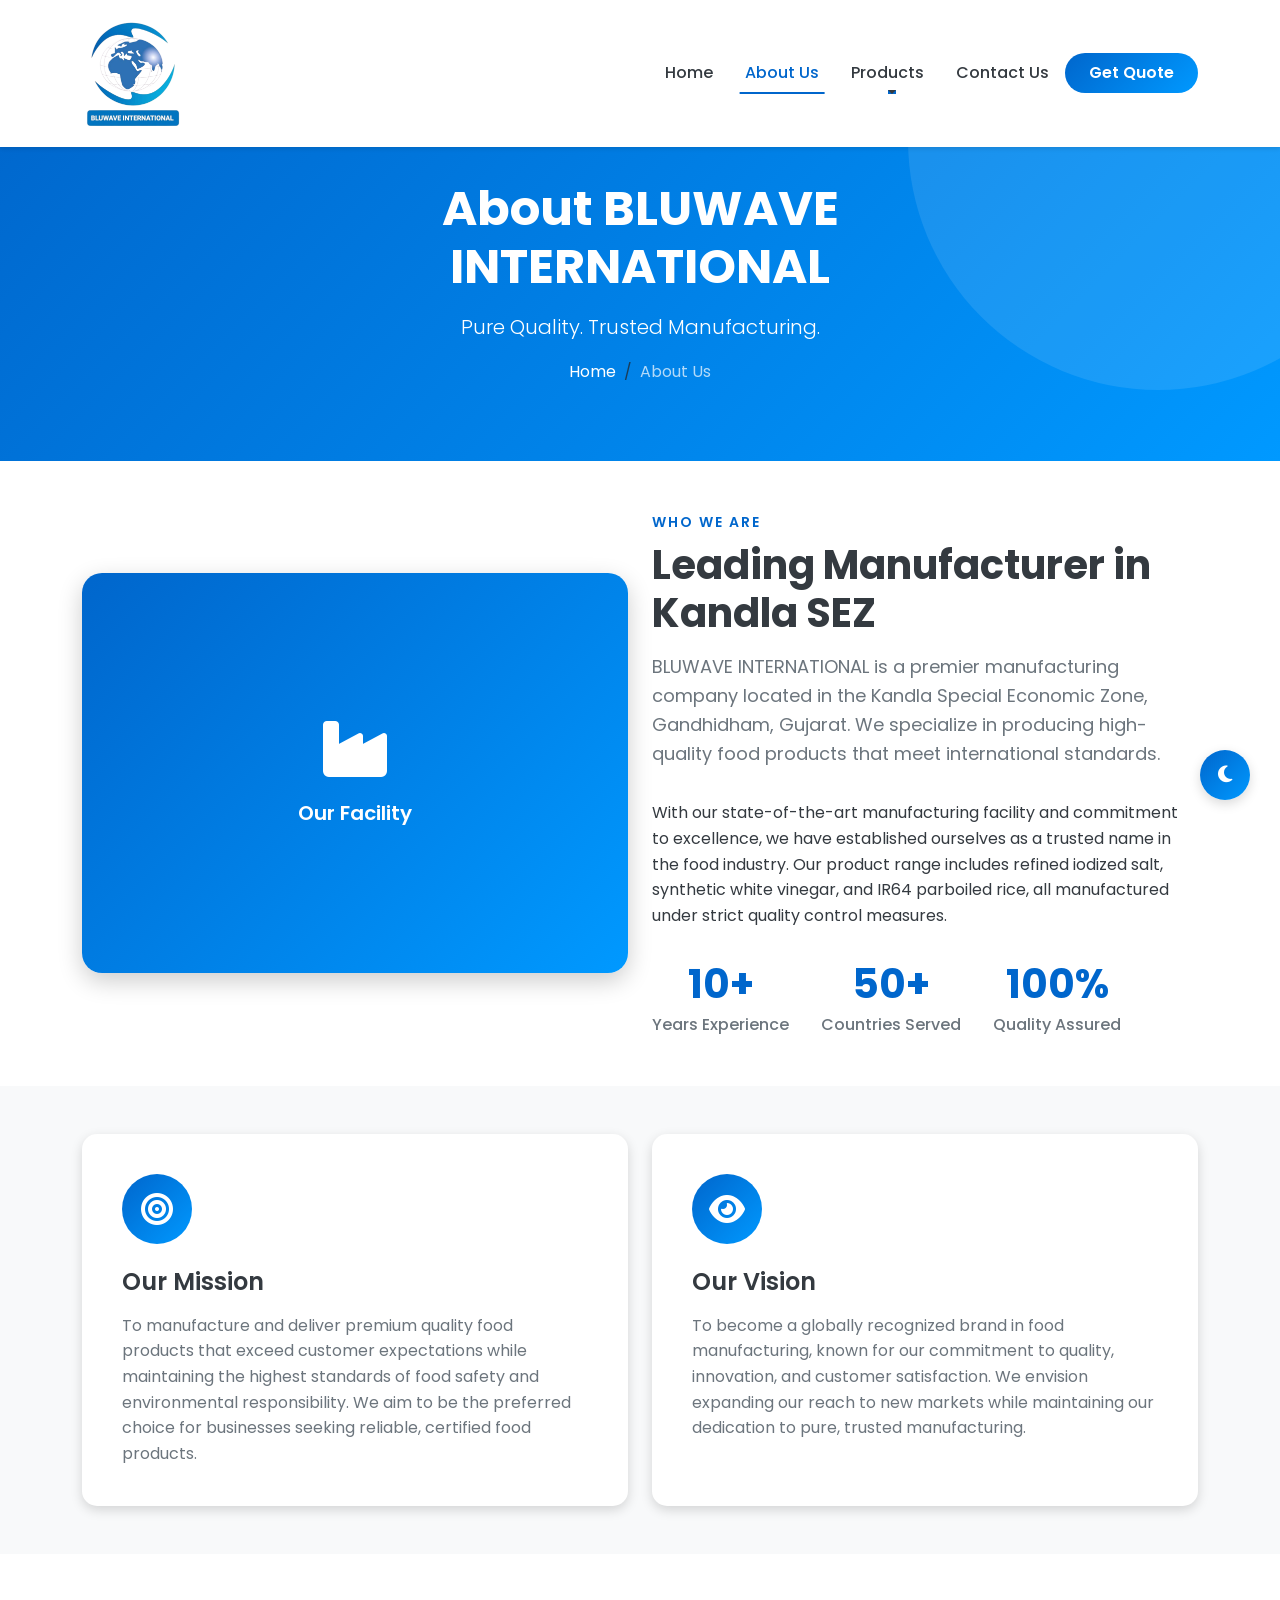
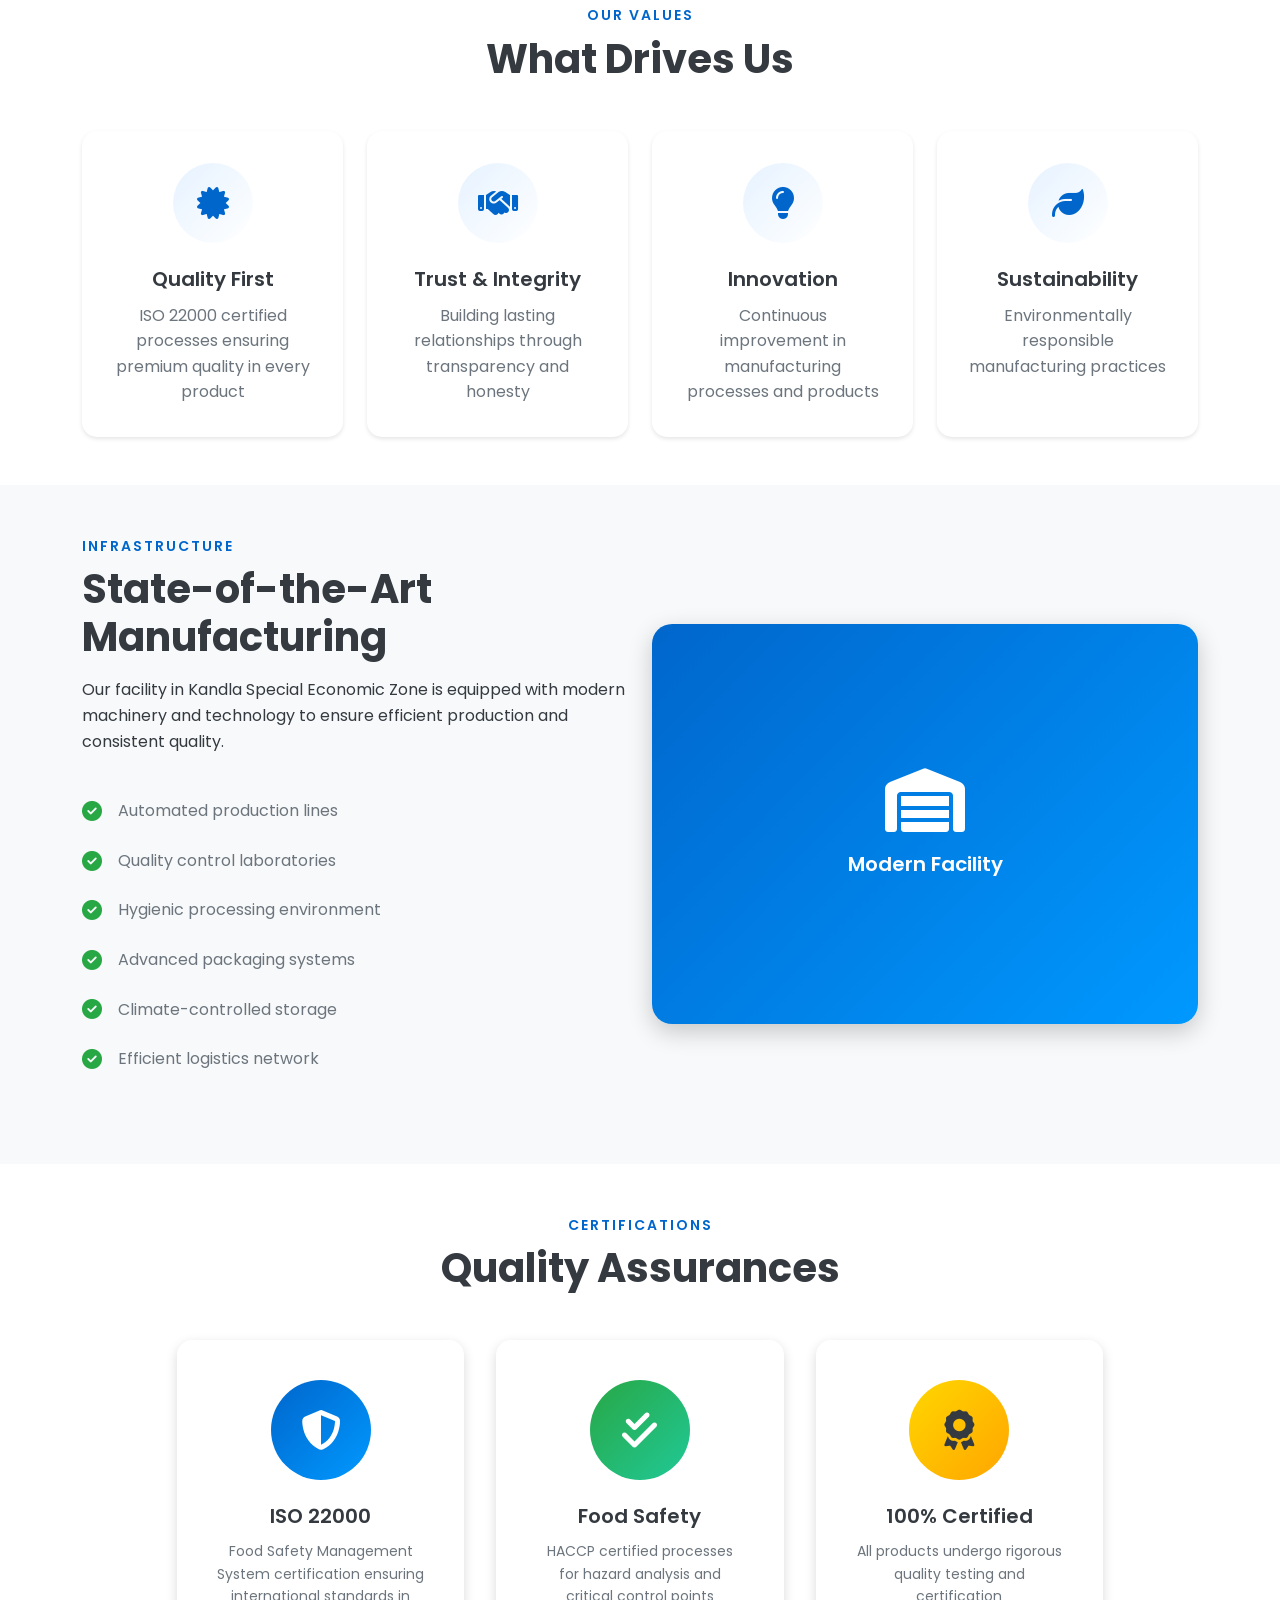
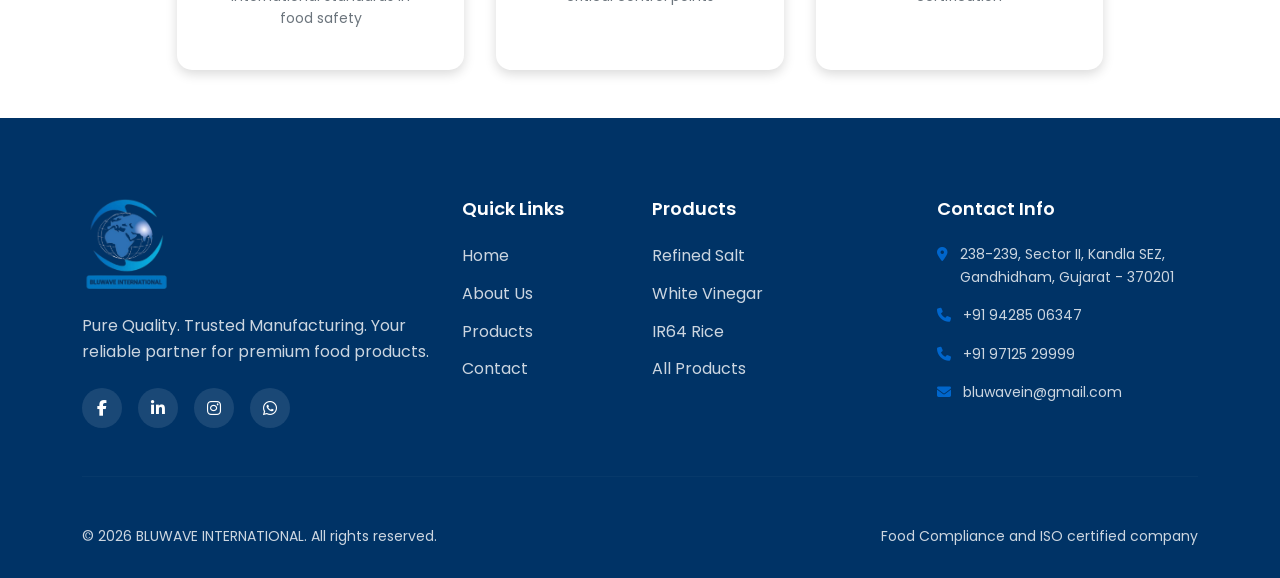
==== about.html @ 390d85d2 "Initial commit - bluwave website" ====
<!DOCTYPE html>
<html lang="en" data-theme="light">
<head>
    <meta charset="UTF-8">
    <meta name="viewport" content="width=device-width, initial-scale=1.0">
    <title>About Us - BLUWAVE INTERNATIONAL</title>
    <link href="https://cdn.jsdelivr.net/npm/bootstrap@5.3.0/dist/css/bootstrap.min.css" rel="stylesheet">
    <link href="https://fonts.googleapis.com/css2?family=Poppins:wght@300;400;500;600;700&display=swap" rel="stylesheet">
    <link rel="stylesheet" href="https://cdnjs.cloudflare.com/ajax/libs/font-awesome/6.4.0/css/all.min.css">
    <link rel="stylesheet" href="css/style.css">
</head>
<body>
    <!-- Loader -->
    <div id="loader">
        <div class="loader-content">
            <div class="loader-logo">
                <i class="fas fa-globe-americas fa-spin"></i>
            </div>
            <div class="loader-bar"></div>
            <p>Loading...</p>
        </div>
    </div>

    <!-- Theme Toggle -->
    <button id="theme-toggle" class="theme-toggle-btn" title="Toggle Theme">
        <i class="fas fa-moon"></i>
    </button>

    <!-- Navigation -->
    <nav class="navbar navbar-expand-lg fixed-top" id="mainNav">
        <div class="container">
            <a class="navbar-brand" href="index.html">
                <div class="logo-container">
                    <img width="25%" src="images/logo.png"/>
                </div>
            </a>
            
            <button class="navbar-toggler" type="button" data-bs-toggle="collapse" data-bs-target="#navbarNav">
                <span class="navbar-toggler-icon"></span>
            </button>
            
            <div class="collapse navbar-collapse" id="navbarNav">
                <ul class="navbar-nav ms-auto">
                    <li class="nav-item">
                        <a class="nav-link" href="index.html">Home</a>
                    </li>
                    <li class="nav-item">
                        <a class="nav-link active" href="about.html">About Us</a>
                    </li>
                    <li class="nav-item dropdown">
                        <a class="nav-link dropdown-toggle" href="#" role="button" data-bs-toggle="dropdown">
                            Products
                        </a>
                        <ul class="dropdown-menu">
                            <li><a class="dropdown-item" href="products.html#salt">Refined Salt</a></li>
                            <li><a class="dropdown-item" href="products.html#vinegar">White Vinegar</a></li>
                            <li><a class="dropdown-item" href="products.html#rice">IR64 Rice</a></li>
                        </ul>
                    </li>
                    <li class="nav-item">
                        <a class="nav-link" href="contact.html">Contact Us</a>
                    </li>
                </ul>
                <div class="nav-cta">
                    <a href="contact.html" class="btn btn-primary">Get Quote</a>
                </div>
            </div>
        </div>
    </nav>

    <!-- Page Header -->
    <section class="page-header">
        <div class="container">
            <div class="row">
                <div class="col-lg-8 mx-auto text-center">
                    <h1 class="animate-on-scroll">About BLUWAVE INTERNATIONAL</h1>
                    <p class="lead animate-on-scroll delay-100">Pure Quality. Trusted Manufacturing.</p>
                    <nav aria-label="breadcrumb" class="animate-on-scroll delay-200">
                        <ol class="breadcrumb justify-content-center">
                            <li class="breadcrumb-item"><a href="index.html">Home</a></li>
                            <li class="breadcrumb-item active">About Us</li>
                        </ol>
                    </nav>
                </div>
            </div>
        </div>
    </section>

    <!-- Company Overview -->
    <section class="company-overview py-5">
        <div class="container">
            <div class="row align-items-center">
                <div class="col-lg-6 mb-4 mb-lg-0 animate-on-scroll">
                    <div class="about-image-wrapper">
                        <div class="about-image-main">
                            <div class="image-placeholder gradient-bg">
                                <i class="fas fa-industry"></i>
                                <span>Our Facility</span>
                            </div>
                        </div>
                    </div>
                </div>
                <div class="col-lg-6 animate-on-scroll delay-200">
                    <span class="section-subtitle">Who We Are</span>
                    <h2 class="section-title">Leading Manufacturer in Kandla SEZ</h2>
                    <p class="lead-text">BLUWAVE INTERNATIONAL is a premier manufacturing company located in the Kandla Special Economic Zone, Gandhidham, Gujarat. We specialize in producing high-quality food products that meet international standards.</p>
                    <p>With our state-of-the-art manufacturing facility and commitment to excellence, we have established ourselves as a trusted name in the food industry. Our product range includes refined iodized salt, synthetic white vinegar, and IR64 parboiled rice, all manufactured under strict quality control measures.</p>
                    
                    <div class="about-stats-row">
                        <div class="stat-box">
                            <h3>10+</h3>
                            <p>Years Experience</p>
                        </div>
                        <div class="stat-box">
                            <h3>50+</h3>
                            <p>Countries Served</p>
                        </div>
                        <div class="stat-box">
                            <h3>100%</h3>
                            <p>Quality Assured</p>
                        </div>
                    </div>
                </div>
            </div>
        </div>
    </section>

    <!-- Mission & Vision -->
    <section class="mission-vision py-5 bg-light">
        <div class="container">
            <div class="row g-4">
                <div class="col-lg-6 animate-on-scroll">
                    <div class="mv-card">
                        <div class="mv-icon">
                            <i class="fas fa-bullseye"></i>
                        </div>
                        <h3>Our Mission</h3>
                        <p>To manufacture and deliver premium quality food products that exceed customer expectations while maintaining the highest standards of food safety and environmental responsibility. We aim to be the preferred choice for businesses seeking reliable, certified food products.</p>
                    </div>
                </div>
                <div class="col-lg-6 animate-on-scroll delay-200">
                    <div class="mv-card">
                        <div class="mv-icon">
                            <i class="fas fa-eye"></i>
                        </div>
                        <h3>Our Vision</h3>
                        <p>To become a globally recognized brand in food manufacturing, known for our commitment to quality, innovation, and customer satisfaction. We envision expanding our reach to new markets while maintaining our dedication to pure, trusted manufacturing.</p>
                    </div>
                </div>
            </div>
        </div>
    </section>

    <!-- Values Section -->
    <section class="values-section py-5">
        <div class="container">
            <div class="section-header text-center mb-5 animate-on-scroll">
                <span class="section-subtitle">Our Values</span>
                <h2 class="section-title">What Drives Us</h2>
            </div>
            
            <div class="row g-4">
                <div class="col-lg-3 col-md-6 animate-on-scroll">
                    <div class="value-card">
                        <div class="value-icon">
                            <i class="fas fa-certificate"></i>
                        </div>
                        <h4>Quality First</h4>
                        <p>ISO 22000 certified processes ensuring premium quality in every product</p>
                    </div>
                </div>
                <div class="col-lg-3 col-md-6 animate-on-scroll delay-100">
                    <div class="value-card">
                        <div class="value-icon">
                            <i class="fas fa-handshake"></i>
                        </div>
                        <h4>Trust & Integrity</h4>
                        <p>Building lasting relationships through transparency and honesty</p>
                    </div>
                </div>
                <div class="col-lg-3 col-md-6 animate-on-scroll delay-200">
                    <div class="value-card">
                        <div class="value-icon">
                            <i class="fas fa-lightbulb"></i>
                        </div>
                        <h4>Innovation</h4>
                        <p>Continuous improvement in manufacturing processes and products</p>
                    </div>
                </div>
                <div class="col-lg-3 col-md-6 animate-on-scroll delay-300">
                    <div class="value-card">
                        <div class="value-icon">
                            <i class="fas fa-leaf"></i>
                        </div>
                        <h4>Sustainability</h4>
                        <p>Environmentally responsible manufacturing practices</p>
                    </div>
                </div>
            </div>
        </div>
    </section>

    <!-- Infrastructure -->
    <section class="infrastructure py-5 bg-light">
        <div class="container">
            <div class="row align-items-center">
                <div class="col-lg-6 order-lg-2 mb-4 mb-lg-0 animate-on-scroll">
                    <div class="about-image-wrapper">
                        <div class="about-image-main">
                            <div class="image-placeholder gradient-bg">
                                <i class="fas fa-warehouse"></i>
                                <span>Modern Facility</span>
                            </div>
                        </div>
                    </div>
                </div>
                <div class="col-lg-6 order-lg-1 animate-on-scroll delay-200">
                    <span class="section-subtitle">Infrastructure</span>
                    <h2 class="section-title">State-of-the-Art Manufacturing</h2>
                    <p>Our facility in Kandla Special Economic Zone is equipped with modern machinery and technology to ensure efficient production and consistent quality.</p>
                    
                    <ul class="feature-list">
                        <li><i class="fas fa-check-circle"></i> Automated production lines</li>
                        <li><i class="fas fa-check-circle"></i> Quality control laboratories</li>
                        <li><i class="fas fa-check-circle"></i> Hygienic processing environment</li>
                        <li><i class="fas fa-check-circle"></i> Advanced packaging systems</li>
                        <li><i class="fas fa-check-circle"></i> Climate-controlled storage</li>
                        <li><i class="fas fa-check-circle"></i> Efficient logistics network</li>
                    </ul>
                </div>
            </div>
        </div>
    </section>

    <!-- Certifications -->
    <section class="certifications-detail py-5">
        <div class="container">
            <div class="section-header text-center mb-5 animate-on-scroll">
                <span class="section-subtitle">Certifications</span>
                <h2 class="section-title">Quality Assurances</h2>
            </div>
            
            <div class="row justify-content-center">
                <div class="col-lg-10">
                    <div class="certifications-grid-detailed">
                        <div class="cert-card animate-on-scroll">
                            <div class="cert-icon iso">
                                <i class="fas fa-shield-alt"></i>
                            </div>
                            <h4>ISO 22000</h4>
                            <p>Food Safety Management System certification ensuring international standards in food safety</p>
                        </div>
                        <div class="cert-card animate-on-scroll delay-100">
                            <div class="cert-icon food">
                                <i class="fas fa-check-double"></i>
                            </div>
                            <h4>Food Safety</h4>
                            <p>HACCP certified processes for hazard analysis and critical control points</p>
                        </div>
                        <div class="cert-card animate-on-scroll delay-200">
                            <div class="cert-icon quality">
                                <i class="fas fa-award"></i>
                            </div>
                            <h4>100% Certified</h4>
                            <p>All products undergo rigorous quality testing and certification</p>
                        </div>
                    </div>
                </div>
            </div>
        </div>
    </section>

    <!-- Footer (Same as index.html) -->
    <footer class="footer">
        <div class="container">
            <div class="row g-4">
                <div class="col-lg-4 col-md-6">
                    <div class="footer-brand">
                        <div class="logo-container">
                             <img width="25%" src="images/logo.png"/>
                        </div>
                        <p>Pure Quality. Trusted Manufacturing. Your reliable partner for premium food products.</p>
                        <div class="social-links">
                            <a href="#"><i class="fab fa-facebook-f"></i></a>
                            <a href="#"><i class="fab fa-linkedin-in"></i></a>
                            <a href="#"><i class="fab fa-instagram"></i></a>
                            <a href="#"><i class="fab fa-whatsapp"></i></a>
                        </div>
                    </div>
                </div>
                
                <div class="col-lg-2 col-md-6">
                    <h5>Quick Links</h5>
                    <ul class="footer-links">
                        <li><a href="index.html">Home</a></li>
                        <li><a href="about.html">About Us</a></li>
                        <li><a href="products.html">Products</a></li>
                        <li><a href="contact.html">Contact</a></li>
                    </ul>
                </div>
                
                <div class="col-lg-3 col-md-6">
                    <h5>Products</h5>
                    <ul class="footer-links">
                        <li><a href="products.html#salt">Refined Salt</a></li>
                        <li><a href="products.html#vinegar">White Vinegar</a></li>
                        <li><a href="products.html#rice">IR64 Rice</a></li>
                        <li><a href="products.html">All Products</a></li>
                    </ul>
                </div>
                
                <div class="col-lg-3 col-md-6">
                    <h5>Contact Info</h5>
                    <ul class="footer-contact">
                        <li><i class="fas fa-map-marker-alt"></i> 238-239, Sector II, Kandla SEZ, Gandhidham, Gujarat - 370201</li>
                        <li><i class="fas fa-phone"></i> +91 94285 06347</li>
                        <li><i class="fas fa-phone"></i> +91 97125 29999</li>
                        <li><i class="fas fa-envelope"></i> bluwavein@gmail.com</li>
                    </ul>
                </div>
            </div>
            
            <hr class="footer-divider">
            
            <div class="row">
                <div class="col-md-6">
                    <p class="copyright">&copy; 2026 BLUWAVE INTERNATIONAL. All rights reserved.</p>
                </div>
                <div class="col-md-6 text-md-end">
                    <p class="footer-bottom">Food Compliance and ISO certified company</p>
                </div>
            </div>
        </div>
    </footer>

    <button id="goToTop" class="go-to-top">
        <i class="fas fa-arrow-up"></i>
    </button>

    <script src="https://cdn.jsdelivr.net/npm/bootstrap@5.3.0/dist/js/bootstrap.bundle.min.js"></script>
    <script src="js/main.js"></script>
</body>
</html>
---- css/style.css ----
/* ========================================
   BLUWAVE INTERNATIONAL - Main Stylesheet
   ======================================== */

/* CSS Variables for Theme */
:root {
    --primary-blue: #0066CC;
    --light-blue: #E6F2FF;
    --dark-blue: #003366;
    --white: #FFFFFF;
    --gray-100: #F8F9FA;
    --gray-200: #E9ECEF;
    --gray-600: #6C757D;
    --gray-800: #343A40;
    --success: #28A745;
    --gradient-primary: linear-gradient(135deg, #0066CC 0%, #0099FF 100%);
    --gradient-light: linear-gradient(135deg, #E6F2FF 0%, #FFFFFF 100%);
    --shadow-sm: 0 2px 4px rgba(0,0,0,0.1);
    --shadow-md: 0 4px 12px rgba(0,0,0,0.15);
    --shadow-lg: 0 8px 24px rgba(0,0,0,0.2);
    --transition: all 0.3s ease;
}

/* Dark Theme Variables */
[data-theme="dark"] {
    --primary-blue: #4DA6FF;
    --light-blue: #1a3a52;
    --dark-blue: #001a33;
    --white: #1a1a1a;
    --gray-100: #2d2d2d;
    --gray-200: #3d3d3d;
    --gray-600: #b0b0b0;
    --gray-800: #e0e0e0;
    --shadow-sm: 0 2px 4px rgba(0,0,0,0.3);
    --shadow-md: 0 4px 12px rgba(0,0,0,0.4);
    --shadow-lg: 0 8px 24px rgba(0,0,0,0.5);
}

/* Base Styles */
* {
    margin: 0;
    padding: 0;
    box-sizing: border-box;
}

html {
    scroll-behavior: smooth;
}

body {
    font-family: 'Poppins', sans-serif;
    background-color: var(--white);
    color: var(--gray-800);
    line-height: 1.6;
    overflow-x: hidden;
    transition: var(--transition);
}

/* Loader */
#loader {
    position: fixed;
    top: 0;
    left: 0;
    width: 100%;
    height: 100%;
    background: var(--gradient-primary);
    display: flex;
    justify-content: center;
    align-items: center;
    z-index: 9999;
    transition: opacity 0.5s ease;
}

#loader.fade-out {
    opacity: 0;
    pointer-events: none;
}

.loader-content {
    text-align: center;
    color: var(--white);
}

.loader-logo {
    font-size: 4rem;
    margin-bottom: 1rem;
    animation: pulse 1.5s ease-in-out infinite;
}

.loader-bar {
    width: 200px;
    height: 4px;
    background: rgba(255,255,255,0.3);
    border-radius: 2px;
    margin: 0 auto 1rem;
    overflow: hidden;
    position: relative;
}

.loader-bar::after {
    content: '';
    position: absolute;
    top: 0;
    left: -100%;
    width: 100%;
    height: 100%;
    background: var(--white);
    animation: loading 1.5s ease-in-out infinite;
}

@keyframes loading {
    0% { left: -100%; }
    100% { left: 100%; }
}

@keyframes pulse {
    0%, 100% { transform: scale(1); opacity: 1; }
    50% { transform: scale(1.1); opacity: 0.8; }
}

/* Theme Toggle Button */
.theme-toggle-btn {
    position: fixed;
    bottom: 100px;
    right: 30px;
    width: 50px;
    height: 50px;
    border-radius: 50%;
    background: var(--gradient-primary);
    border: none;
    color: var(--white);
    font-size: 1.2rem;
    cursor: pointer;
    box-shadow: var(--shadow-md);
    z-index: 1000;
    transition: var(--transition);
    display: flex;
    align-items: center;
    justify-content: center;
}

.theme-toggle-btn:hover {
    transform: scale(1.1) rotate(15deg);
    box-shadow: var(--shadow-lg);
}

/* Navigation */
.navbar {
    background: var(--white);
    box-shadow: var(--shadow-sm);
    padding: 1rem 0;
    transition: var(--transition);
}

.navbar.scrolled {
    padding: 0.5rem 0;
    box-shadow: var(--shadow-md);
}

.logo-container {
    display: flex;
    align-items: center;
    gap: 0.75rem;
}

.logo-icon {
    width: 50px;
    height: 50px;
    background: var(--gradient-primary);
    border-radius: 50%;
    display: flex;
    align-items: center;
    justify-content: center;
    color: var(--white);
    font-size: 1.5rem;
}

.logo-text {
    display: flex;
    flex-direction: column;
}

.brand-name {
    font-size: 1.5rem;
    font-weight: 700;
    color: var(--primary-blue);
    line-height: 1;
}

.brand-sub {
    font-size: 0.75rem;
    color: var(--gray-600);
    letter-spacing: 2px;
}

.nav-link {
    color: var(--gray-800) !important;
    font-weight: 500;
    padding: 0.5rem 1rem !important;
    position: relative;
    transition: var(--transition);
}

.nav-link::after {
    content: '';
    position: absolute;
    bottom: 0;
    left: 50%;
    width: 0;
    height: 2px;
    background: var(--primary-blue);
    transition: var(--transition);
    transform: translateX(-50%);
}

.nav-link:hover::after,
.nav-link.active::after {
    width: 80%;
}

.nav-link.active {
    color: var(--primary-blue) !important;
}

.nav-cta .btn {
    background: var(--gradient-primary);
    border: none;
    padding: 0.5rem 1.5rem;
    border-radius: 25px;
    font-weight: 600;
    transition: var(--transition);
}

.nav-cta .btn:hover {
    transform: translateY(-2px);
    box-shadow: var(--shadow-md);
}

/* Hero Slider */
.hero-slider {
    margin-top: 80px;
    position: relative;
    overflow: hidden;
}

.carousel-item {
    min-height: 600px;
    background: var(--gradient-light);
    position: relative;
}

.slide-content {
    padding: 100px 0;
    min-height: 600px;
    display: flex;
    align-items: center;
}

.slide-2 {
    background: linear-gradient(135deg, var(--dark-blue) 0%, var(--primary-blue) 100%);
    color: var(--white);
}

.slide-3 {
    background: var(--gradient-primary);
    color: var(--white);
}

.slide-text h1 {
    font-size: 3rem;
    margin-bottom: 1.5rem;
    line-height: 1.2;
}

.slide-text .lead {
    font-size: 1.25rem;
    margin-bottom: 2rem;
    opacity: 0.9;
}

.slide-buttons .btn {
    margin-right: 1rem;
    margin-bottom: 1rem;
    padding: 0.75rem 2rem;
    border-radius: 30px;
    font-weight: 600;
}

.hero-image-container {
    position: relative;
    height: 400px;
}

.floating-elements {
    position: absolute;
    width: 100%;
    height: 100%;
}

.float-item {
    position: absolute;
    background: var(--white);
    padding: 1.5rem;
    border-radius: 15px;
    box-shadow: var(--shadow-lg);
    text-align: center;
    animation: float 3s ease-in-out infinite;
}

.float-item i {
    font-size: 2.5rem;
    color: var(--primary-blue);
    display: block;
    margin-bottom: 0.5rem;
}

.float-item span {
    font-weight: 600;
    color: var(--gray-800);
}

.float-item.salt-package {
    top: 10%;
    left: 10%;
    animation-delay: 0s;
}

.float-item.vinegar-bottle {
    top: 40%;
    right: 10%;
    animation-delay: 1s;
}

.float-item.rice-bag {
    bottom: 10%;
    left: 20%;
    animation-delay: 2s;
}

@keyframes float {
    0%, 100% { transform: translateY(0); }
    50% { transform: translateY(-20px); }
}

.certification-badges .badge {
    padding: 0.75rem 1.5rem;
    margin: 0.5rem;
    font-size: 1rem;
    border-radius: 25px;
}

/* Page Header */
.page-header {
    margin-top: 80px;
    background: var(--gradient-primary);
    color: var(--white);
    padding: 100px 0 60px;
    position: relative;
    overflow: hidden;
}

.page-header::before {
    content: '';
    position: absolute;
    top: -50%;
    right: -10%;
    width: 500px;
    height: 500px;
    background: rgba(255,255,255,0.1);
    border-radius: 50%;
}

.page-header h1 {
    font-size: 3rem;
    font-weight: 700;
    margin-bottom: 1rem;
}

.breadcrumb {
    background: transparent;
    padding: 0;
}

.breadcrumb-item a {
    color: var(--white);
    text-decoration: none;
}

.breadcrumb-item.active {
    color: rgba(255,255,255,0.7);
}

/* Section Headers */
.section-header {
    margin-bottom: 3rem;
}

.section-subtitle {
    display: inline-block;
    color: var(--primary-blue);
    font-weight: 600;
    text-transform: uppercase;
    letter-spacing: 2px;
    font-size: 0.875rem;
    margin-bottom: 0.5rem;
}

.section-title {
    font-size: 2.5rem;
    font-weight: 700;
    color: var(--gray-800);
    margin-bottom: 1rem;
}

.section-desc {
    color: var(--gray-600);
    font-size: 1.125rem;
    max-width: 600px;
    margin: 0 auto;
}

/* About Section */
.about-section {
    padding: 100px 0;
}

.about-image-wrapper {
    position: relative;
}

.about-image-main {
    border-radius: 20px;
    overflow: hidden;
    box-shadow: var(--shadow-lg);
}

.image-placeholder {
    background: var(--gradient-primary);
    height: 400px;
    display: flex;
    flex-direction: column;
    align-items: center;
    justify-content: center;
    color: var(--white);
    font-size: 4rem;
}

.image-placeholder span {
    font-size: 1.25rem;
    margin-top: 1rem;
    font-weight: 600;
}

.about-image-secondary {
    position: absolute;
    bottom: -30px;
    right: -30px;
}

.experience-badge {
    background: var(--white);
    padding: 2rem;
    border-radius: 15px;
    box-shadow: var(--shadow-lg);
    text-align: center;
}

.experience-badge .years {
    display: block;
    font-size: 3rem;
    font-weight: 700;
    color: var(--primary-blue);
}

.experience-badge .text {
    color: var(--gray-600);
    font-weight: 500;
}

.lead-text {
    font-size: 1.125rem;
    color: var(--gray-600);
    margin-bottom: 2rem;
}

.about-features {
    margin: 2rem 0;
}

.feature-item {
    display: flex;
    align-items: flex-start;
    margin-bottom: 1.5rem;
    padding: 1rem;
    background: var(--gray-100);
    border-radius: 10px;
    transition: var(--transition);
}

.feature-item:hover {
    transform: translateX(10px);
    box-shadow: var(--shadow-sm);
}

.feature-icon {
    width: 50px;
    height: 50px;
    background: var(--gradient-primary);
    border-radius: 10px;
    display: flex;
    align-items: center;
    justify-content: center;
    color: var(--white);
    font-size: 1.25rem;
    margin-right: 1rem;
    flex-shrink: 0;
}

.feature-content h5 {
    font-weight: 600;
    margin-bottom: 0.25rem;
    color: var(--gray-800);
}

.feature-content p {
    color: var(--gray-600);
    margin: 0;
    font-size: 0.875rem;
}

/* Product Cards */
.products-section {
    padding: 100px 0;
}

.product-card {
    background: var(--white);
    border-radius: 15px;
    overflow: hidden;
    box-shadow: var(--shadow-sm);
    transition: var(--transition);
    height: 100%;
}

.product-card:hover {
    transform: translateY(-10px);
    box-shadow: var(--shadow-lg);
}

.product-image {
    position: relative;
    height: 250px;
    background: var(--gray-100);
    display: flex;
    align-items: center;
    justify-content: center;
    overflow: hidden;
}

.image-placeholder-large {
    width: 150px;
    height: 150px;
    background: var(--gradient-primary);
    border-radius: 50%;
    display: flex;
    align-items: center;
    justify-content: center;
    color: var(--white);
    font-size: 3rem;
    transition: var(--transition);
}

.product-card:hover .image-placeholder-large {
    transform: scale(1.1);
}

.product-badge {
    position: absolute;
    top: 15px;
    right: 15px;
    background: var(--success);
    color: var(--white);
    padding: 0.25rem 0.75rem;
    border-radius: 20px;
    font-size: 0.75rem;
    font-weight: 600;
}

.product-badge.new {
    background: var(--primary-blue);
}

.product-content {
    padding: 1.5rem;
}

.product-content h4 {
    font-size: 1.25rem;
    font-weight: 600;
    margin-bottom: 0.75rem;
    color: var(--gray-800);
}

.product-content p {
    color: var(--gray-600);
    font-size: 0.875rem;
    margin-bottom: 1rem;
}

.product-meta {
    display: flex;
    gap: 1rem;
    margin-bottom: 1rem;
    font-size: 0.875rem;
    color: var(--gray-600);
}

.product-meta i {
    color: var(--primary-blue);
    margin-right: 0.25rem;
}

/* Stats Section */
.stats-section {
    padding: 80px 0;
    background: var(--gradient-primary);
    color: var(--white);
}

.stat-card {
    text-align: center;
    padding: 2rem;
    background: rgba(255,255,255,0.1);
    border-radius: 15px;
    backdrop-filter: blur(10px);
    transition: var(--transition);
}

.stat-card:hover {
    transform: translateY(-5px);
    background: rgba(255,255,255,0.2);
}

.stat-icon {
    font-size: 2.5rem;
    margin-bottom: 1rem;
    opacity: 0.9;
}

.stat-number {
    font-size: 3rem;
    font-weight: 700;
    margin-bottom: 0.5rem;
}

.stat-label {
    font-size: 1rem;
    opacity: 0.9;
}

/* Certifications */
.certifications-section {
    padding: 80px 0;
}

.certifications-grid {
    display: flex;
    justify-content: center;
    gap: 3rem;
    flex-wrap: wrap;
}

.cert-item {
    text-align: center;
}

.cert-badge {
    width: 120px;
    height: 120px;
    border-radius: 50%;
    display: flex;
    flex-direction: column;
    align-items: center;
    justify-content: center;
    margin: 0 auto 1rem;
    color: var(--white);
    font-weight: 600;
    transition: var(--transition);
}

.cert-badge i {
    font-size: 2.5rem;
    margin-bottom: 0.5rem;
}

.cert-badge.iso {
    background: var(--gradient-primary);
}

.cert-badge.food-safety {
    background: linear-gradient(135deg, var(--success) 0%, #20c997 100%);
}

.cert-badge.quality {
    background: linear-gradient(135deg, #FFD700 0%, #FFA500 100%);
    color: var(--gray-800);
}

.cert-item:hover .cert-badge {
    transform: scale(1.1);
}

/* CTA Section */
.cta-section {
    padding: 80px 0;
}

.cta-box {
    background: var(--gradient-primary);
    color: var(--white);
    padding: 3rem;
    border-radius: 20px;
    box-shadow: var(--shadow-lg);
}

.cta-box h2 {
    font-size: 2.5rem;
    margin-bottom: 1rem;
}

.cta-box p {
    font-size: 1.125rem;
    opacity: 0.9;
    margin: 0;
}

/* Footer */
.footer {
    background: var(--dark-blue);
    color: var(--white);
    padding: 80px 0 30px;
}

.footer-brand .logo-container .brand-name,
.footer-brand .logo-container .brand-sub {
    color: var(--white);
}

.footer-brand p {
    margin: 1.5rem 0;
    opacity: 0.8;
}

.social-links {
    display: flex;
    gap: 1rem;
}

.social-links a {
    width: 40px;
    height: 40px;
    background: rgba(255,255,255,0.1);
    border-radius: 50%;
    display: flex;
    align-items: center;
    justify-content: center;
    color: var(--white);
    text-decoration: none;
    transition: var(--transition);
}

.social-links a:hover {
    background: var(--primary-blue);
    transform: translateY(-3px);
}

.footer h5 {
    font-size: 1.125rem;
    font-weight: 600;
    margin-bottom: 1.5rem;
    color: var(--white);
}

.footer-links {
    list-style: none;
    padding: 0;
}

.footer-links li {
    margin-bottom: 0.75rem;
}

.footer-links a {
    color: rgba(255,255,255,0.8);
    text-decoration: none;
    transition: var(--transition);
}

.footer-links a:hover {
    color: var(--white);
    padding-left: 5px;
}

.footer-contact {
    list-style: none;
    padding: 0;
}

.footer-contact li {
    margin-bottom: 1rem;
    display: flex;
    align-items: flex-start;
    gap: 0.75rem;
    color: rgba(255,255,255,0.8);
    font-size: 0.875rem;
}

.footer-contact i {
    color: var(--primary-blue);
    margin-top: 0.25rem;
}

.footer-divider {
    border-color: rgba(255,255,255,0.1);
    margin: 3rem 0;
}

.copyright {
    margin: 0;
    font-size: 0.875rem;
    opacity: 0.8;
}

.footer-bottom {
    margin: 0;
    font-size: 0.875rem;
    opacity: 0.8;
}

/* Go to Top Button */
.go-to-top {
    position: fixed;
    bottom: 30px;
    right: 30px;
    width: 50px;
    height: 50px;
    background: var(--gradient-primary);
    border: none;
    border-radius: 50%;
    color: var(--white);
    font-size: 1.2rem;
    cursor: pointer;
    opacity: 0;
    visibility: hidden;
    transition: var(--transition);
    z-index: 999;
    box-shadow: var(--shadow-md);
}

.go-to-top.visible {
    opacity: 1;
    visibility: visible;
}

.go-to-top:hover {
    transform: translateY(-5px);
    box-shadow: var(--shadow-lg);
}

/* Scroll Animations */
.animate-on-scroll {
    opacity: 0;
    transform: translateY(30px);
    transition: opacity 0.6s ease, transform 0.6s ease;
}

.animate-on-scroll.animated {
    opacity: 1;
    transform: translateY(0);
}

.delay-100 { transition-delay: 0.1s; }
.delay-200 { transition-delay: 0.2s; }
.delay-300 { transition-delay: 0.3s; }

/* Product Detail Cards */
.product-detail-card {
    background: var(--white);
    border-radius: 15px;
    overflow: hidden;
    box-shadow: var(--shadow-sm);
    transition: var(--transition);
    height: 100%;
}

.product-detail-card:hover {
    transform: translateY(-5px);
    box-shadow: var(--shadow-lg);
}

.product-info {
    padding: 1.5rem;
}

.product-info h4 {
    font-size: 1.25rem;
    font-weight: 600;
    margin-bottom: 0.5rem;
    color: var(--gray-800);
}

.product-specs {
    list-style: none;
    padding: 0;
    margin: 1rem 0;
}

.product-specs li {
    padding: 0.5rem 0;
    color: var(--gray-600);
    font-size: 0.875rem;
    border-bottom: 1px solid var(--gray-200);
}

.product-specs li:last-child {
    border-bottom: none;
}

.product-specs i {
    color: var(--primary-blue);
    margin-right: 0.5rem;
    width: 20px;
}

.product-tag {
    position: absolute;
    top: 15px;
    left: 15px;
    background: var(--primary-blue);
    color: var(--white);
    padding: 0.25rem 0.75rem;
    border-radius: 20px;
    font-size: 0.75rem;
    font-weight: 600;
}

/* Filter Tabs */
.filter-tabs {
    display: flex;
    justify-content: center;
    gap: 1rem;
    flex-wrap: wrap;
}

.filter-btn {
    padding: 0.75rem 2rem;
    border: 2px solid var(--primary-blue);
    background: transparent;
    color: var(--primary-blue);
    border-radius: 30px;
    font-weight: 600;
    cursor: pointer;
    transition: var(--transition);
}

.filter-btn:hover,
.filter-btn.active {
    background: var(--gradient-primary);
    color: var(--white);
}

/* Contact Section */
.contact-section {
    padding: 100px 0;
}

.contact-info-card {
    background: var(--white);
    padding: 2rem;
    border-radius: 15px;
    box-shadow: var(--shadow-sm);
    margin-bottom: 1.5rem;
    transition: var(--transition);
}

.contact-info-card:hover {
    transform: translateX(10px);
    box-shadow: var(--shadow-md);
}

.contact-icon {
    width: 60px;
    height: 60px;
    background: var(--gradient-primary);
    border-radius: 50%;
    display: flex;
    align-items: center;
    justify-content: center;
    color: var(--white);
    font-size: 1.5rem;
    margin-bottom: 1rem;
}

.contact-info-card h4 {
    font-size: 1.125rem;
    font-weight: 600;
    margin-bottom: 0.5rem;
    color: var(--gray-800);
}

.contact-info-card p {
    color: var(--gray-600);
    margin: 0;
    font-size: 0.875rem;
}

.contact-form-wrapper {
    background: var(--white);
    padding: 2.5rem;
    border-radius: 15px;
    box-shadow: var(--shadow-md);
}

.contact-form-wrapper h3 {
    font-size: 1.75rem;
    font-weight: 700;
    margin-bottom: 0.5rem;
    color: var(--gray-800);
}

.contact-form-wrapper > p {
    color: var(--gray-600);
    margin-bottom: 2rem;
}

.form-group {
    margin-bottom: 1.5rem;
}

.form-group label {
    display: block;
    font-weight: 500;
    margin-bottom: 0.5rem;
    color: var(--gray-800);
}

.required {
    color: #dc3545;
}

.form-control,
.form-select {
    padding: 0.75rem 1rem;
    border: 2px solid var(--gray-200);
    border-radius: 10px;
    transition: var(--transition);
}

.form-control:focus,
.form-select:focus {
    border-color: var(--primary-blue);
    box-shadow: 0 0 0 0.2rem rgba(0,102,204,0.25);
}

/* Map Section */
.map-section {
    background: var(--gray-100);
}

.map-wrapper {
    height: 400px;
    background: var(--gray-200);
    display: flex;
    align-items: center;
    justify-content: center;
}

.map-placeholder {
    text-align: center;
    color: var(--gray-600);
}

.map-placeholder i {
    font-size: 4rem;
    margin-bottom: 1rem;
    color: var(--primary-blue);
}

/* Mission & Vision Cards */
.mv-card {
    background: var(--white);
    padding: 2.5rem;
    border-radius: 15px;
    box-shadow: var(--shadow-md);
    height: 100%;
    transition: var(--transition);
}

.mv-card:hover {
    transform: translateY(-5px);
    box-shadow: var(--shadow-lg);
}

.mv-icon {
    width: 70px;
    height: 70px;
    background: var(--gradient-primary);
    border-radius: 50%;
    display: flex;
    align-items: center;
    justify-content: center;
    color: var(--white);
    font-size: 2rem;
    margin-bottom: 1.5rem;
}

.mv-card h3 {
    font-size: 1.5rem;
    font-weight: 600;
    margin-bottom: 1rem;
    color: var(--gray-800);
}

.mv-card p {
    color: var(--gray-600);
    margin: 0;
}

/* Values Section */
.value-card {
    background: var(--white);
    padding: 2rem;
    border-radius: 15px;
    box-shadow: var(--shadow-sm);
    text-align: center;
    transition: var(--transition);
    height: 100%;
}

.value-card:hover {
    transform: translateY(-10px);
    box-shadow: var(--shadow-lg);
}

.value-icon {
    width: 80px;
    height: 80px;
    background: var(--gradient-light);
    border-radius: 50%;
    display: flex;
    align-items: center;
    justify-content: center;
    margin: 0 auto 1.5rem;
    color: var(--primary-blue);
    font-size: 2rem;
}

.value-card h4 {
    font-size: 1.25rem;
    font-weight: 600;
    margin-bottom: 0.75rem;
    color: var(--gray-800);
}

.value-card p {
    color: var(--gray-600);
    margin: 0;
}

/* Feature List */
.feature-list {
    list-style: none;
    padding: 0;
    margin: 2rem 0;
}

.feature-list li {
    padding: 0.75rem 0;
    color: var(--gray-600);
    display: flex;
    align-items: center;
    gap: 1rem;
}

.feature-list i {
    color: var(--success);
    font-size: 1.25rem;
}

/* About Stats Row */
.about-stats-row {
    display: flex;
    gap: 2rem;
    margin-top: 2rem;
    flex-wrap: wrap;
}

.stat-box {
    text-align: center;
}

.stat-box h3 {
    font-size: 2.5rem;
    font-weight: 700;
    color: var(--primary-blue);
    margin-bottom: 0.25rem;
}

.stat-box p {
    color: var(--gray-600);
    margin: 0;
    font-weight: 500;
}

/* Certifications Grid Detailed */
.certifications-grid-detailed {
    display: grid;
    grid-template-columns: repeat(auto-fit, minmax(250px, 1fr));
    gap: 2rem;
}

.cert-card {
    background: var(--white);
    padding: 2.5rem;
    border-radius: 15px;
    box-shadow: var(--shadow-md);
    text-align: center;
    transition: var(--transition);
}

.cert-card:hover {
    transform: translateY(-5px);
    box-shadow: var(--shadow-lg);
}

.cert-icon {
    width: 100px;
    height: 100px;
    border-radius: 50%;
    display: flex;
    align-items: center;
    justify-content: center;
    margin: 0 auto 1.5rem;
    color: var(--white);
    font-size: 2.5rem;
}

.cert-icon.iso {
    background: var(--gradient-primary);
}

.cert-icon.food {
    background: linear-gradient(135deg, var(--success) 0%, #20c997 100%);
}

.cert-icon.quality {
    background: linear-gradient(135deg, #FFD700 0%, #FFA500 100%);
    color: var(--gray-800);
}

.cert-card h4 {
    font-size: 1.25rem;
    font-weight: 600;
    margin-bottom: 0.75rem;
    color: var(--gray-800);
}

.cert-card p {
    color: var(--gray-600);
    margin: 0;
    font-size: 0.875rem;
}

/* Advantages */
.advantage-card {
    padding: 2rem;
    background: var(--white);
    border-radius: 15px;
    box-shadow: var(--shadow-sm);
    transition: var(--transition);
}

.advantage-card:hover {
    transform: translateY(-5px);
    box-shadow: var(--shadow-md);
}

.advantage-icon {
    width: 80px;
    height: 80px;
    background: var(--gradient-primary);
    border-radius: 50%;
    display: flex;
    align-items: center;
    justify-content: center;
    margin: 0 auto 1.5rem;
    color: var(--white);
    font-size: 2rem;
}

.advantage-card h4 {
    font-size: 1.25rem;
    font-weight: 600;
    margin-bottom: 0.5rem;
    color: var(--gray-800);
}

.advantage-card p {
    color: var(--gray-600);
    margin: 0;
}

/* Responsive Design */
@media (max-width: 991px) {
    .navbar-collapse {
        background: var(--white);
        padding: 1rem;
        border-radius: 10px;
        margin-top: 1rem;
        box-shadow: var(--shadow-md);
    }
    
    .nav-cta {
        margin-top: 1rem;
        text-align: center;
    }
    
    .slide-text h1 {
        font-size: 2rem;
    }
    
    .carousel-item {
        min-height: 500px;
    }
    
    .slide-content {
        padding: 60px 0;
        min-height: 500px;
    }
    
    .hero-image-container {
        display: none;
    }
    
    .section-title {
        font-size: 2rem;
    }
    
    .certifications-grid {
        gap: 2rem;
    }
}

@media (max-width: 767px) {
    .page-header {
        padding: 80px 0 40px;
    }
    
    .page-header h1 {
        font-size: 2rem;
    }
    
    .section-title {
        font-size: 1.75rem;
    }
    
    .about-stats-row {
        justify-content: center;
    }
    
    .stat-box {
        flex: 1 1 45%;
    }
    
    .filter-tabs {
        flex-direction: column;
        align-items: center;
    }
    
    .filter-btn {
        width: 100%;
        max-width: 300px;
    }
    
    .contact-form-wrapper {
        padding: 1.5rem;
    }
    
    .theme-toggle-btn {
        bottom: 90px;
        right: 20px;
        width: 45px;
        height: 45px;
    }
    
    .go-to-top {
        bottom: 20px;
        right: 20px;
        width: 45px;
        height: 45px;
    }
}

@media (max-width: 575px) {
    .logo-text .brand-name {
        font-size: 1.25rem;
    }
    
    .slide-text h1 {
        font-size: 1.75rem;
    }
    
    .cta-box {
        padding: 2rem 1.5rem;
        text-align: center;
    }
    
    .cta-box h2 {
        font-size: 1.75rem;
    }
    
    .footer {
        padding: 60px 0 20px;
    }
}

/* Print Styles */
@media print {
    .navbar,
    .theme-toggle-btn,
    .go-to-top,
    #loader {
        display: none !important;
    }
    
    body {
        background: white;
        color: black;
    }
}
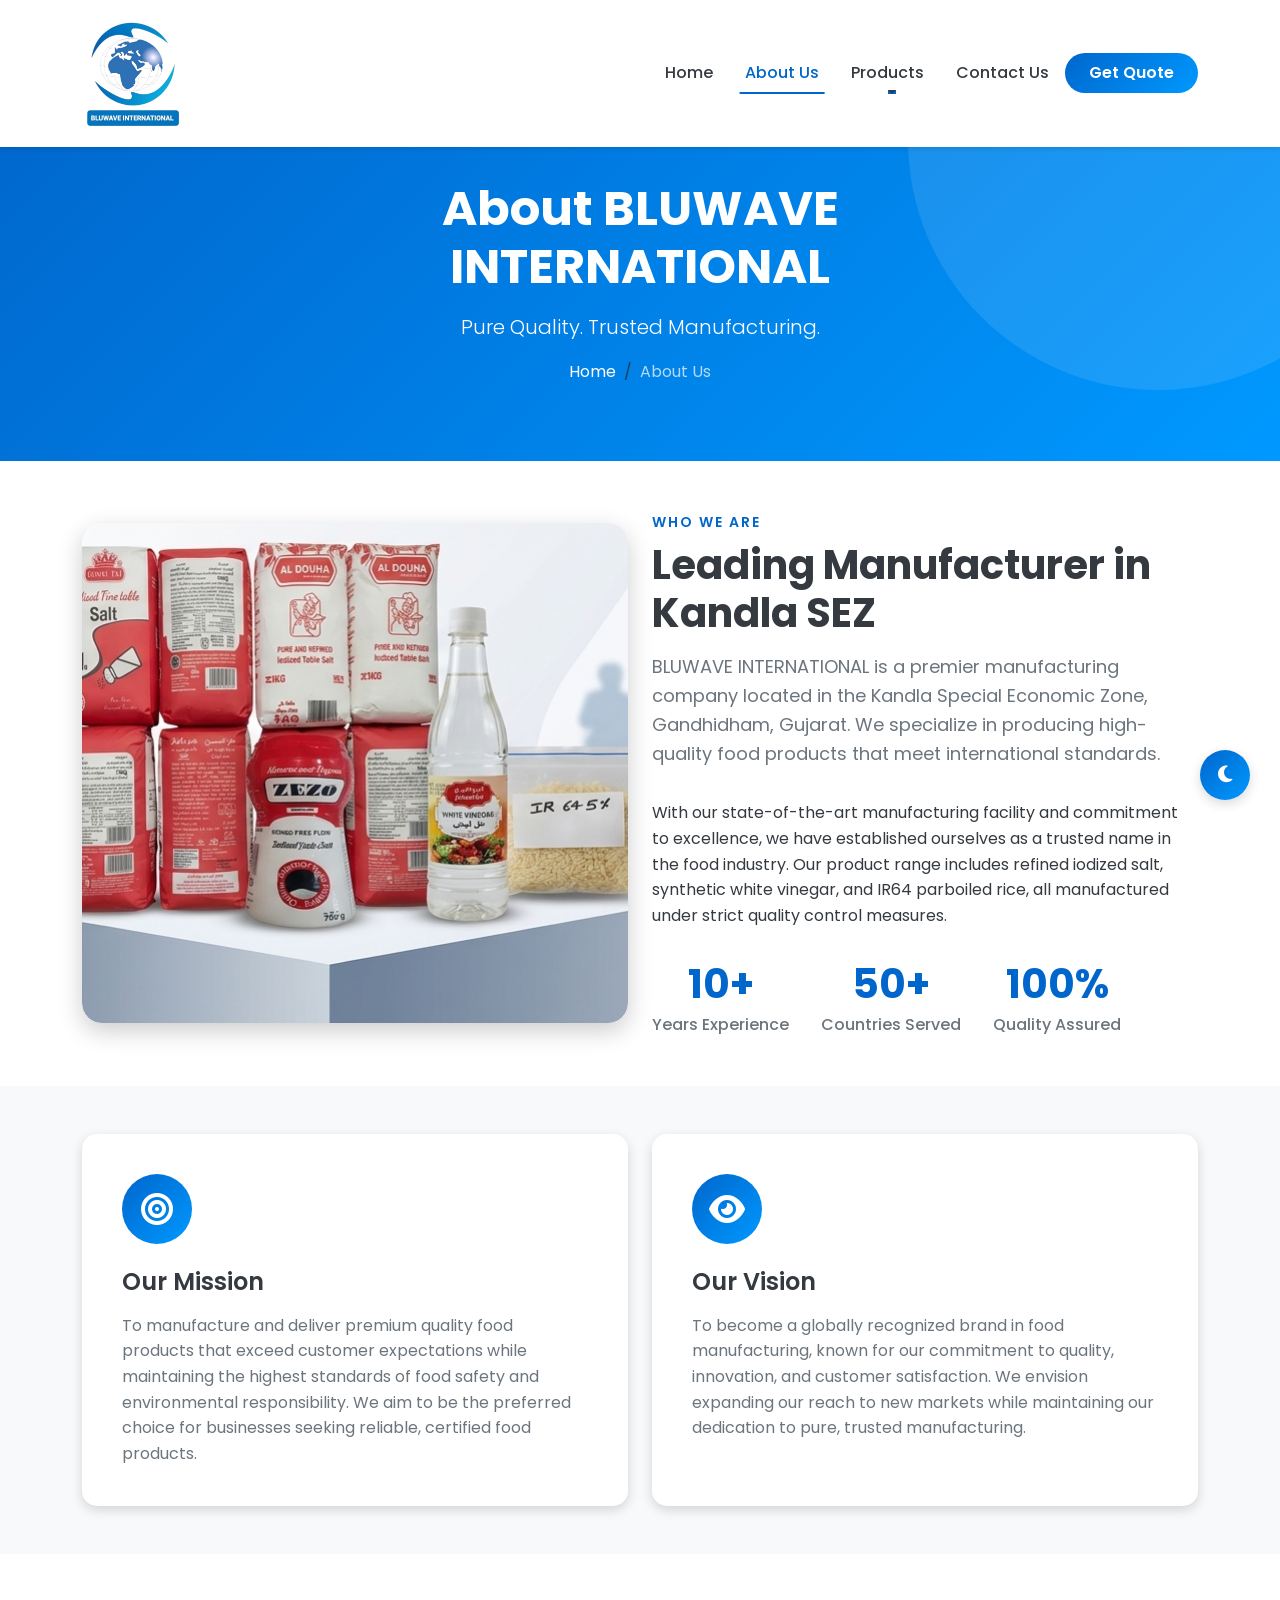
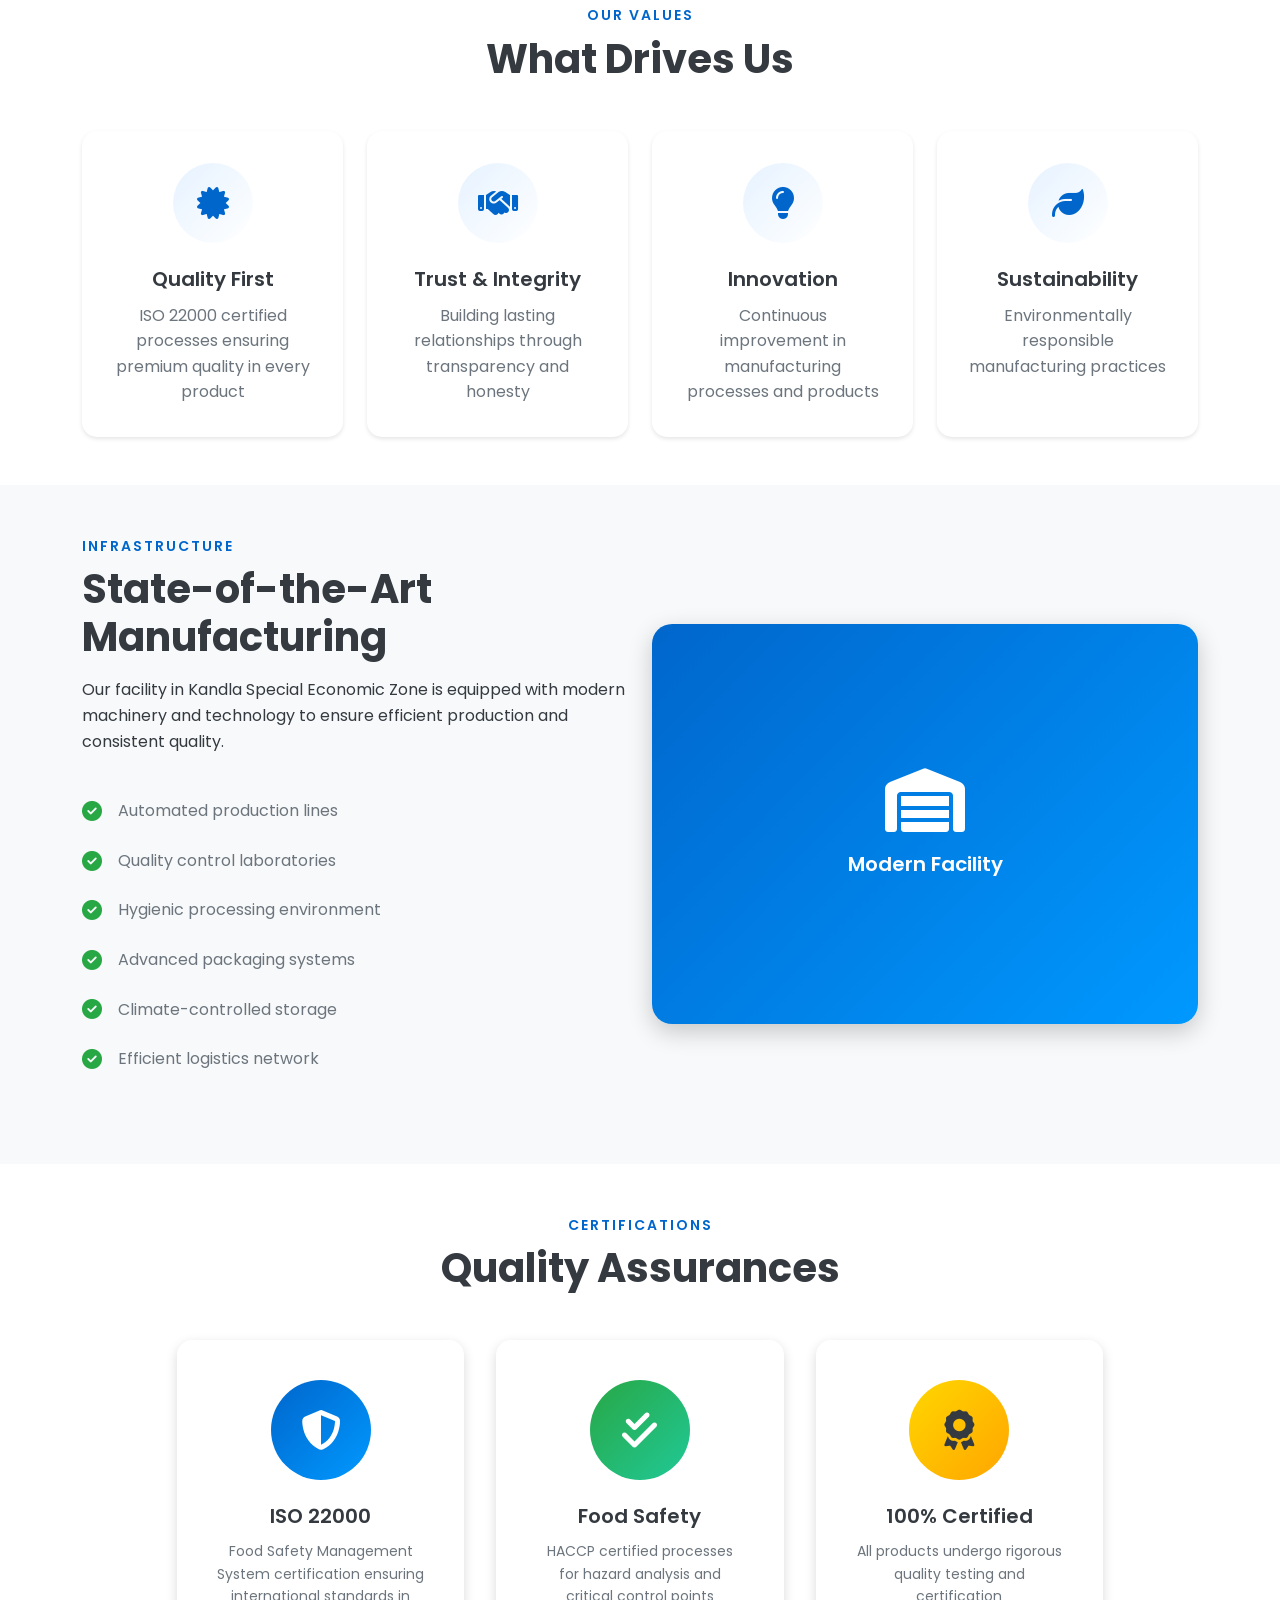
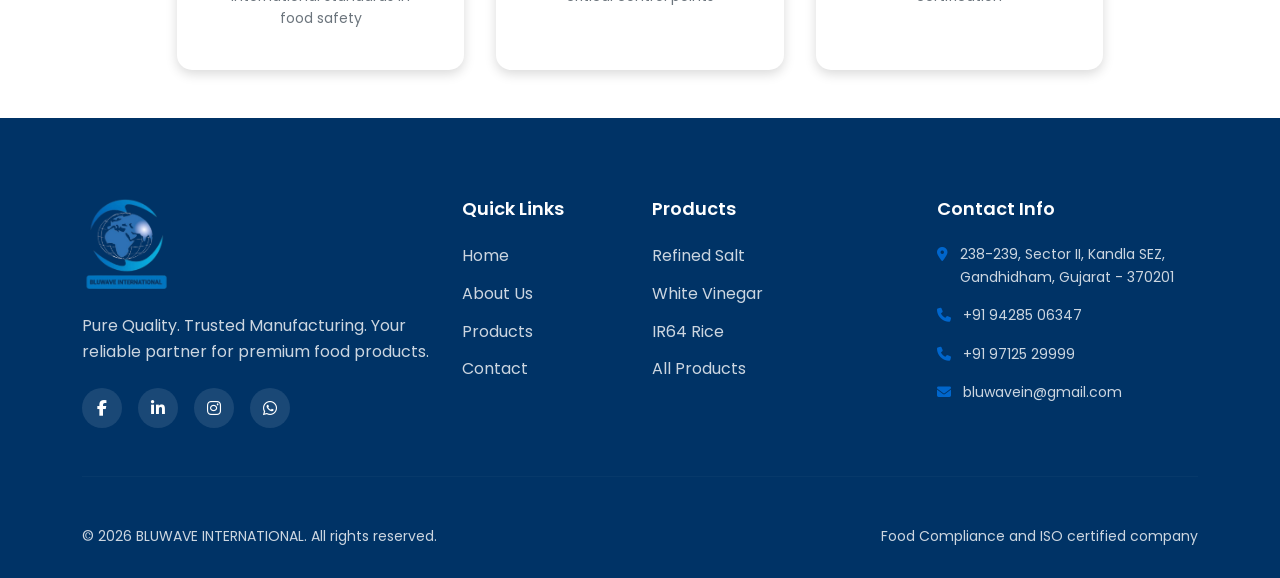
==== commit 0d98c3d2: "changes for the image implementation" ====
--- a/about.html
+++ b/about.html
@@ -1,343 +1,442 @@
-<!DOCTYPE html>
+<!doctype html>
 <html lang="en" data-theme="light">
-<head>
-    <meta charset="UTF-8">
-    <meta name="viewport" content="width=device-width, initial-scale=1.0">
+  <head>
+    <meta charset="UTF-8" />
+    <meta name="viewport" content="width=device-width, initial-scale=1.0" />
     <title>About Us - BLUWAVE INTERNATIONAL</title>
-    <link href="https://cdn.jsdelivr.net/npm/bootstrap@5.3.0/dist/css/bootstrap.min.css" rel="stylesheet">
-    <link href="https://fonts.googleapis.com/css2?family=Poppins:wght@300;400;500;600;700&display=swap" rel="stylesheet">
-    <link rel="stylesheet" href="https://cdnjs.cloudflare.com/ajax/libs/font-awesome/6.4.0/css/all.min.css">
-    <link rel="stylesheet" href="css/style.css">
-</head>
-<body>
+    <link
+      href="https://cdn.jsdelivr.net/npm/bootstrap@5.3.0/dist/css/bootstrap.min.css"
+      rel="stylesheet"
+    />
+    <link
+      href="https://fonts.googleapis.com/css2?family=Poppins:wght@300;400;500;600;700&display=swap"
+      rel="stylesheet"
+    />
+    <link
+      rel="stylesheet"
+      href="https://cdnjs.cloudflare.com/ajax/libs/font-awesome/6.4.0/css/all.min.css"
+    />
+    <link rel="stylesheet" href="css/style.css" />
+  </head>
+  <body>
     <!-- Loader -->
     <div id="loader">
-        <div class="loader-content">
-            <div class="loader-logo">
-                <i class="fas fa-globe-americas fa-spin"></i>
-            </div>
-            <div class="loader-bar"></div>
-            <p>Loading...</p>
-        </div>
+      <div class="loader-content">
+        <div class="loader-logo">
+          <i class="fas fa-globe-americas fa-spin"></i>
+        </div>
+        <div class="loader-bar"></div>
+        <p>Loading...</p>
+      </div>
     </div>
 
     <!-- Theme Toggle -->
     <button id="theme-toggle" class="theme-toggle-btn" title="Toggle Theme">
-        <i class="fas fa-moon"></i>
+      <i class="fas fa-moon"></i>
     </button>
 
     <!-- Navigation -->
     <nav class="navbar navbar-expand-lg fixed-top" id="mainNav">
-        <div class="container">
-            <a class="navbar-brand" href="index.html">
-                <div class="logo-container">
-                    <img width="25%" src="images/logo.png"/>
-                </div>
-            </a>
-            
-            <button class="navbar-toggler" type="button" data-bs-toggle="collapse" data-bs-target="#navbarNav">
-                <span class="navbar-toggler-icon"></span>
-            </button>
-            
-            <div class="collapse navbar-collapse" id="navbarNav">
-                <ul class="navbar-nav ms-auto">
-                    <li class="nav-item">
-                        <a class="nav-link" href="index.html">Home</a>
-                    </li>
-                    <li class="nav-item">
-                        <a class="nav-link active" href="about.html">About Us</a>
-                    </li>
-                    <li class="nav-item dropdown">
-                        <a class="nav-link dropdown-toggle" href="#" role="button" data-bs-toggle="dropdown">
-                            Products
-                        </a>
-                        <ul class="dropdown-menu">
-                            <li><a class="dropdown-item" href="products.html#salt">Refined Salt</a></li>
-                            <li><a class="dropdown-item" href="products.html#vinegar">White Vinegar</a></li>
-                            <li><a class="dropdown-item" href="products.html#rice">IR64 Rice</a></li>
-                        </ul>
-                    </li>
-                    <li class="nav-item">
-                        <a class="nav-link" href="contact.html">Contact Us</a>
-                    </li>
-                </ul>
-                <div class="nav-cta">
-                    <a href="contact.html" class="btn btn-primary">Get Quote</a>
-                </div>
-            </div>
-        </div>
+      <div class="container">
+        <a class="navbar-brand" href="index.html">
+          <div class="logo-container">
+            <img width="25%" src="images/logo.png" />
+          </div>
+        </a>
+
+        <button
+          class="navbar-toggler"
+          type="button"
+          data-bs-toggle="collapse"
+          data-bs-target="#navbarNav"
+        >
+          <span class="navbar-toggler-icon"></span>
+        </button>
+
+        <div class="collapse navbar-collapse" id="navbarNav">
+          <ul class="navbar-nav ms-auto">
+            <li class="nav-item">
+              <a class="nav-link" href="index.html">Home</a>
+            </li>
+            <li class="nav-item">
+              <a class="nav-link active" href="about.html">About Us</a>
+            </li>
+            <li class="nav-item dropdown">
+              <a
+                class="nav-link dropdown-toggle"
+                href="#"
+                role="button"
+                data-bs-toggle="dropdown"
+              >
+                Products
+              </a>
+              <ul class="dropdown-menu">
+                <li>
+                  <a class="dropdown-item" href="products.html#salt"
+                    >Refined Salt</a
+                  >
+                </li>
+                <li>
+                  <a class="dropdown-item" href="products.html#vinegar"
+                    >White Vinegar</a
+                  >
+                </li>
+                <li>
+                  <a class="dropdown-item" href="products.html#rice"
+                    >IR64 Rice</a
+                  >
+                </li>
+              </ul>
+            </li>
+            <li class="nav-item">
+              <a class="nav-link" href="contact.html">Contact Us</a>
+            </li>
+          </ul>
+          <div class="nav-cta">
+            <a href="contact.html" class="btn btn-primary">Get Quote</a>
+          </div>
+        </div>
+      </div>
     </nav>
 
     <!-- Page Header -->
     <section class="page-header">
-        <div class="container">
-            <div class="row">
-                <div class="col-lg-8 mx-auto text-center">
-                    <h1 class="animate-on-scroll">About BLUWAVE INTERNATIONAL</h1>
-                    <p class="lead animate-on-scroll delay-100">Pure Quality. Trusted Manufacturing.</p>
-                    <nav aria-label="breadcrumb" class="animate-on-scroll delay-200">
-                        <ol class="breadcrumb justify-content-center">
-                            <li class="breadcrumb-item"><a href="index.html">Home</a></li>
-                            <li class="breadcrumb-item active">About Us</li>
-                        </ol>
-                    </nav>
-                </div>
-            </div>
-        </div>
+      <div class="container">
+        <div class="row">
+          <div class="col-lg-8 mx-auto text-center">
+            <h1 class="animate-on-scroll">About BLUWAVE INTERNATIONAL</h1>
+            <p class="lead animate-on-scroll delay-100">
+              Pure Quality. Trusted Manufacturing.
+            </p>
+            <nav aria-label="breadcrumb" class="animate-on-scroll delay-200">
+              <ol class="breadcrumb justify-content-center">
+                <li class="breadcrumb-item"><a href="index.html">Home</a></li>
+                <li class="breadcrumb-item active">About Us</li>
+              </ol>
+            </nav>
+          </div>
+        </div>
+      </div>
     </section>
 
     <!-- Company Overview -->
     <section class="company-overview py-5">
-        <div class="container">
-            <div class="row align-items-center">
-                <div class="col-lg-6 mb-4 mb-lg-0 animate-on-scroll">
-                    <div class="about-image-wrapper">
-                        <div class="about-image-main">
-                            <div class="image-placeholder gradient-bg">
-                                <i class="fas fa-industry"></i>
-                                <span>Our Facility</span>
-                            </div>
-                        </div>
-                    </div>
-                </div>
-                <div class="col-lg-6 animate-on-scroll delay-200">
-                    <span class="section-subtitle">Who We Are</span>
-                    <h2 class="section-title">Leading Manufacturer in Kandla SEZ</h2>
-                    <p class="lead-text">BLUWAVE INTERNATIONAL is a premier manufacturing company located in the Kandla Special Economic Zone, Gandhidham, Gujarat. We specialize in producing high-quality food products that meet international standards.</p>
-                    <p>With our state-of-the-art manufacturing facility and commitment to excellence, we have established ourselves as a trusted name in the food industry. Our product range includes refined iodized salt, synthetic white vinegar, and IR64 parboiled rice, all manufactured under strict quality control measures.</p>
-                    
-                    <div class="about-stats-row">
-                        <div class="stat-box">
-                            <h3>10+</h3>
-                            <p>Years Experience</p>
-                        </div>
-                        <div class="stat-box">
-                            <h3>50+</h3>
-                            <p>Countries Served</p>
-                        </div>
-                        <div class="stat-box">
-                            <h3>100%</h3>
-                            <p>Quality Assured</p>
-                        </div>
-                    </div>
-                </div>
-            </div>
-        </div>
+      <div class="container">
+        <div class="row align-items-center">
+          <div class="col-lg-6 mb-4 mb-lg-0 animate-on-scroll">
+            <div class="about-image-wrapper">
+              <div class="about-image-main">
+                <img
+                  src="images/about-manufacturing.jpg"
+                  alt="Manufacturing Excellence"
+                  class="about-main-img"
+                />
+              </div>
+            </div>
+          </div>
+          <div class="col-lg-6 animate-on-scroll delay-200">
+            <span class="section-subtitle">Who We Are</span>
+            <h2 class="section-title">Leading Manufacturer in Kandla SEZ</h2>
+            <p class="lead-text">
+              BLUWAVE INTERNATIONAL is a premier manufacturing company located
+              in the Kandla Special Economic Zone, Gandhidham, Gujarat. We
+              specialize in producing high-quality food products that meet
+              international standards.
+            </p>
+            <p>
+              With our state-of-the-art manufacturing facility and commitment to
+              excellence, we have established ourselves as a trusted name in the
+              food industry. Our product range includes refined iodized salt,
+              synthetic white vinegar, and IR64 parboiled rice, all manufactured
+              under strict quality control measures.
+            </p>
+
+            <div class="about-stats-row">
+              <div class="stat-box">
+                <h3>10+</h3>
+                <p>Years Experience</p>
+              </div>
+              <div class="stat-box">
+                <h3>50+</h3>
+                <p>Countries Served</p>
+              </div>
+              <div class="stat-box">
+                <h3>100%</h3>
+                <p>Quality Assured</p>
+              </div>
+            </div>
+          </div>
+        </div>
+      </div>
     </section>
 
     <!-- Mission & Vision -->
     <section class="mission-vision py-5 bg-light">
-        <div class="container">
-            <div class="row g-4">
-                <div class="col-lg-6 animate-on-scroll">
-                    <div class="mv-card">
-                        <div class="mv-icon">
-                            <i class="fas fa-bullseye"></i>
-                        </div>
-                        <h3>Our Mission</h3>
-                        <p>To manufacture and deliver premium quality food products that exceed customer expectations while maintaining the highest standards of food safety and environmental responsibility. We aim to be the preferred choice for businesses seeking reliable, certified food products.</p>
-                    </div>
-                </div>
-                <div class="col-lg-6 animate-on-scroll delay-200">
-                    <div class="mv-card">
-                        <div class="mv-icon">
-                            <i class="fas fa-eye"></i>
-                        </div>
-                        <h3>Our Vision</h3>
-                        <p>To become a globally recognized brand in food manufacturing, known for our commitment to quality, innovation, and customer satisfaction. We envision expanding our reach to new markets while maintaining our dedication to pure, trusted manufacturing.</p>
-                    </div>
-                </div>
-            </div>
-        </div>
+      <div class="container">
+        <div class="row g-4">
+          <div class="col-lg-6 animate-on-scroll">
+            <div class="mv-card">
+              <div class="mv-icon">
+                <i class="fas fa-bullseye"></i>
+              </div>
+              <h3>Our Mission</h3>
+              <p>
+                To manufacture and deliver premium quality food products that
+                exceed customer expectations while maintaining the highest
+                standards of food safety and environmental responsibility. We
+                aim to be the preferred choice for businesses seeking reliable,
+                certified food products.
+              </p>
+            </div>
+          </div>
+          <div class="col-lg-6 animate-on-scroll delay-200">
+            <div class="mv-card">
+              <div class="mv-icon">
+                <i class="fas fa-eye"></i>
+              </div>
+              <h3>Our Vision</h3>
+              <p>
+                To become a globally recognized brand in food manufacturing,
+                known for our commitment to quality, innovation, and customer
+                satisfaction. We envision expanding our reach to new markets
+                while maintaining our dedication to pure, trusted manufacturing.
+              </p>
+            </div>
+          </div>
+        </div>
+      </div>
     </section>
 
     <!-- Values Section -->
     <section class="values-section py-5">
-        <div class="container">
-            <div class="section-header text-center mb-5 animate-on-scroll">
-                <span class="section-subtitle">Our Values</span>
-                <h2 class="section-title">What Drives Us</h2>
-            </div>
-            
-            <div class="row g-4">
-                <div class="col-lg-3 col-md-6 animate-on-scroll">
-                    <div class="value-card">
-                        <div class="value-icon">
-                            <i class="fas fa-certificate"></i>
-                        </div>
-                        <h4>Quality First</h4>
-                        <p>ISO 22000 certified processes ensuring premium quality in every product</p>
-                    </div>
-                </div>
-                <div class="col-lg-3 col-md-6 animate-on-scroll delay-100">
-                    <div class="value-card">
-                        <div class="value-icon">
-                            <i class="fas fa-handshake"></i>
-                        </div>
-                        <h4>Trust & Integrity</h4>
-                        <p>Building lasting relationships through transparency and honesty</p>
-                    </div>
-                </div>
-                <div class="col-lg-3 col-md-6 animate-on-scroll delay-200">
-                    <div class="value-card">
-                        <div class="value-icon">
-                            <i class="fas fa-lightbulb"></i>
-                        </div>
-                        <h4>Innovation</h4>
-                        <p>Continuous improvement in manufacturing processes and products</p>
-                    </div>
-                </div>
-                <div class="col-lg-3 col-md-6 animate-on-scroll delay-300">
-                    <div class="value-card">
-                        <div class="value-icon">
-                            <i class="fas fa-leaf"></i>
-                        </div>
-                        <h4>Sustainability</h4>
-                        <p>Environmentally responsible manufacturing practices</p>
-                    </div>
-                </div>
-            </div>
-        </div>
+      <div class="container">
+        <div class="section-header text-center mb-5 animate-on-scroll">
+          <span class="section-subtitle">Our Values</span>
+          <h2 class="section-title">What Drives Us</h2>
+        </div>
+
+        <div class="row g-4">
+          <div class="col-lg-3 col-md-6 animate-on-scroll">
+            <div class="value-card">
+              <div class="value-icon">
+                <i class="fas fa-certificate"></i>
+              </div>
+              <h4>Quality First</h4>
+              <p>
+                ISO 22000 certified processes ensuring premium quality in every
+                product
+              </p>
+            </div>
+          </div>
+          <div class="col-lg-3 col-md-6 animate-on-scroll delay-100">
+            <div class="value-card">
+              <div class="value-icon">
+                <i class="fas fa-handshake"></i>
+              </div>
+              <h4>Trust & Integrity</h4>
+              <p>
+                Building lasting relationships through transparency and honesty
+              </p>
+            </div>
+          </div>
+          <div class="col-lg-3 col-md-6 animate-on-scroll delay-200">
+            <div class="value-card">
+              <div class="value-icon">
+                <i class="fas fa-lightbulb"></i>
+              </div>
+              <h4>Innovation</h4>
+              <p>
+                Continuous improvement in manufacturing processes and products
+              </p>
+            </div>
+          </div>
+          <div class="col-lg-3 col-md-6 animate-on-scroll delay-300">
+            <div class="value-card">
+              <div class="value-icon">
+                <i class="fas fa-leaf"></i>
+              </div>
+              <h4>Sustainability</h4>
+              <p>Environmentally responsible manufacturing practices</p>
+            </div>
+          </div>
+        </div>
+      </div>
     </section>
 
     <!-- Infrastructure -->
     <section class="infrastructure py-5 bg-light">
-        <div class="container">
-            <div class="row align-items-center">
-                <div class="col-lg-6 order-lg-2 mb-4 mb-lg-0 animate-on-scroll">
-                    <div class="about-image-wrapper">
-                        <div class="about-image-main">
-                            <div class="image-placeholder gradient-bg">
-                                <i class="fas fa-warehouse"></i>
-                                <span>Modern Facility</span>
-                            </div>
-                        </div>
-                    </div>
+      <div class="container">
+        <div class="row align-items-center">
+          <div class="col-lg-6 order-lg-2 mb-4 mb-lg-0 animate-on-scroll">
+            <div class="about-image-wrapper">
+              <div class="about-image-main">
+                <div class="image-placeholder gradient-bg">
+                  <i class="fas fa-warehouse"></i>
+                  <span>Modern Facility</span>
                 </div>
-                <div class="col-lg-6 order-lg-1 animate-on-scroll delay-200">
-                    <span class="section-subtitle">Infrastructure</span>
-                    <h2 class="section-title">State-of-the-Art Manufacturing</h2>
-                    <p>Our facility in Kandla Special Economic Zone is equipped with modern machinery and technology to ensure efficient production and consistent quality.</p>
-                    
-                    <ul class="feature-list">
-                        <li><i class="fas fa-check-circle"></i> Automated production lines</li>
-                        <li><i class="fas fa-check-circle"></i> Quality control laboratories</li>
-                        <li><i class="fas fa-check-circle"></i> Hygienic processing environment</li>
-                        <li><i class="fas fa-check-circle"></i> Advanced packaging systems</li>
-                        <li><i class="fas fa-check-circle"></i> Climate-controlled storage</li>
-                        <li><i class="fas fa-check-circle"></i> Efficient logistics network</li>
-                    </ul>
-                </div>
-            </div>
-        </div>
+              </div>
+            </div>
+          </div>
+          <div class="col-lg-6 order-lg-1 animate-on-scroll delay-200">
+            <span class="section-subtitle">Infrastructure</span>
+            <h2 class="section-title">State-of-the-Art Manufacturing</h2>
+            <p>
+              Our facility in Kandla Special Economic Zone is equipped with
+              modern machinery and technology to ensure efficient production and
+              consistent quality.
+            </p>
+
+            <ul class="feature-list">
+              <li>
+                <i class="fas fa-check-circle"></i> Automated production lines
+              </li>
+              <li>
+                <i class="fas fa-check-circle"></i> Quality control laboratories
+              </li>
+              <li>
+                <i class="fas fa-check-circle"></i> Hygienic processing
+                environment
+              </li>
+              <li>
+                <i class="fas fa-check-circle"></i> Advanced packaging systems
+              </li>
+              <li>
+                <i class="fas fa-check-circle"></i> Climate-controlled storage
+              </li>
+              <li>
+                <i class="fas fa-check-circle"></i> Efficient logistics network
+              </li>
+            </ul>
+          </div>
+        </div>
+      </div>
     </section>
 
     <!-- Certifications -->
     <section class="certifications-detail py-5">
-        <div class="container">
-            <div class="section-header text-center mb-5 animate-on-scroll">
-                <span class="section-subtitle">Certifications</span>
-                <h2 class="section-title">Quality Assurances</h2>
-            </div>
-            
-            <div class="row justify-content-center">
-                <div class="col-lg-10">
-                    <div class="certifications-grid-detailed">
-                        <div class="cert-card animate-on-scroll">
-                            <div class="cert-icon iso">
-                                <i class="fas fa-shield-alt"></i>
-                            </div>
-                            <h4>ISO 22000</h4>
-                            <p>Food Safety Management System certification ensuring international standards in food safety</p>
-                        </div>
-                        <div class="cert-card animate-on-scroll delay-100">
-                            <div class="cert-icon food">
-                                <i class="fas fa-check-double"></i>
-                            </div>
-                            <h4>Food Safety</h4>
-                            <p>HACCP certified processes for hazard analysis and critical control points</p>
-                        </div>
-                        <div class="cert-card animate-on-scroll delay-200">
-                            <div class="cert-icon quality">
-                                <i class="fas fa-award"></i>
-                            </div>
-                            <h4>100% Certified</h4>
-                            <p>All products undergo rigorous quality testing and certification</p>
-                        </div>
-                    </div>
+      <div class="container">
+        <div class="section-header text-center mb-5 animate-on-scroll">
+          <span class="section-subtitle">Certifications</span>
+          <h2 class="section-title">Quality Assurances</h2>
+        </div>
+
+        <div class="row justify-content-center">
+          <div class="col-lg-10">
+            <div class="certifications-grid-detailed">
+              <div class="cert-card animate-on-scroll">
+                <div class="cert-icon iso">
+                  <i class="fas fa-shield-alt"></i>
                 </div>
-            </div>
-        </div>
+                <h4>ISO 22000</h4>
+                <p>
+                  Food Safety Management System certification ensuring
+                  international standards in food safety
+                </p>
+              </div>
+              <div class="cert-card animate-on-scroll delay-100">
+                <div class="cert-icon food">
+                  <i class="fas fa-check-double"></i>
+                </div>
+                <h4>Food Safety</h4>
+                <p>
+                  HACCP certified processes for hazard analysis and critical
+                  control points
+                </p>
+              </div>
+              <div class="cert-card animate-on-scroll delay-200">
+                <div class="cert-icon quality">
+                  <i class="fas fa-award"></i>
+                </div>
+                <h4>100% Certified</h4>
+                <p>
+                  All products undergo rigorous quality testing and
+                  certification
+                </p>
+              </div>
+            </div>
+          </div>
+        </div>
+      </div>
     </section>
 
     <!-- Footer (Same as index.html) -->
     <footer class="footer">
-        <div class="container">
-            <div class="row g-4">
-                <div class="col-lg-4 col-md-6">
-                    <div class="footer-brand">
-                        <div class="logo-container">
-                             <img width="25%" src="images/logo.png"/>
-                        </div>
-                        <p>Pure Quality. Trusted Manufacturing. Your reliable partner for premium food products.</p>
-                        <div class="social-links">
-                            <a href="#"><i class="fab fa-facebook-f"></i></a>
-                            <a href="#"><i class="fab fa-linkedin-in"></i></a>
-                            <a href="#"><i class="fab fa-instagram"></i></a>
-                            <a href="#"><i class="fab fa-whatsapp"></i></a>
-                        </div>
-                    </div>
-                </div>
-                
-                <div class="col-lg-2 col-md-6">
-                    <h5>Quick Links</h5>
-                    <ul class="footer-links">
-                        <li><a href="index.html">Home</a></li>
-                        <li><a href="about.html">About Us</a></li>
-                        <li><a href="products.html">Products</a></li>
-                        <li><a href="contact.html">Contact</a></li>
-                    </ul>
-                </div>
-                
-                <div class="col-lg-3 col-md-6">
-                    <h5>Products</h5>
-                    <ul class="footer-links">
-                        <li><a href="products.html#salt">Refined Salt</a></li>
-                        <li><a href="products.html#vinegar">White Vinegar</a></li>
-                        <li><a href="products.html#rice">IR64 Rice</a></li>
-                        <li><a href="products.html">All Products</a></li>
-                    </ul>
-                </div>
-                
-                <div class="col-lg-3 col-md-6">
-                    <h5>Contact Info</h5>
-                    <ul class="footer-contact">
-                        <li><i class="fas fa-map-marker-alt"></i> 238-239, Sector II, Kandla SEZ, Gandhidham, Gujarat - 370201</li>
-                        <li><i class="fas fa-phone"></i> +91 94285 06347</li>
-                        <li><i class="fas fa-phone"></i> +91 97125 29999</li>
-                        <li><i class="fas fa-envelope"></i> bluwavein@gmail.com</li>
-                    </ul>
-                </div>
-            </div>
-            
-            <hr class="footer-divider">
-            
-            <div class="row">
-                <div class="col-md-6">
-                    <p class="copyright">&copy; 2026 BLUWAVE INTERNATIONAL. All rights reserved.</p>
-                </div>
-                <div class="col-md-6 text-md-end">
-                    <p class="footer-bottom">Food Compliance and ISO certified company</p>
-                </div>
-            </div>
-        </div>
+      <div class="container">
+        <div class="row g-4">
+          <div class="col-lg-4 col-md-6">
+            <div class="footer-brand">
+              <div class="logo-container">
+                <img width="25%" src="images/logo.png" />
+              </div>
+              <p>
+                Pure Quality. Trusted Manufacturing. Your reliable partner for
+                premium food products.
+              </p>
+              <div class="social-links">
+                <a href="#"><i class="fab fa-facebook-f"></i></a>
+                <a href="#"><i class="fab fa-linkedin-in"></i></a>
+                <a href="#"><i class="fab fa-instagram"></i></a>
+                <a href="#"><i class="fab fa-whatsapp"></i></a>
+              </div>
+            </div>
+          </div>
+
+          <div class="col-lg-2 col-md-6">
+            <h5>Quick Links</h5>
+            <ul class="footer-links">
+              <li><a href="index.html">Home</a></li>
+              <li><a href="about.html">About Us</a></li>
+              <li><a href="products.html">Products</a></li>
+              <li><a href="contact.html">Contact</a></li>
+            </ul>
+          </div>
+
+          <div class="col-lg-3 col-md-6">
+            <h5>Products</h5>
+            <ul class="footer-links">
+              <li><a href="products.html#salt">Refined Salt</a></li>
+              <li><a href="products.html#vinegar">White Vinegar</a></li>
+              <li><a href="products.html#rice">IR64 Rice</a></li>
+              <li><a href="products.html">All Products</a></li>
+            </ul>
+          </div>
+
+          <div class="col-lg-3 col-md-6">
+            <h5>Contact Info</h5>
+            <ul class="footer-contact">
+              <li>
+                <i class="fas fa-map-marker-alt"></i> 238-239, Sector II, Kandla
+                SEZ, Gandhidham, Gujarat - 370201
+              </li>
+              <li><i class="fas fa-phone"></i> +91 94285 06347</li>
+              <li><i class="fas fa-phone"></i> +91 97125 29999</li>
+              <li><i class="fas fa-envelope"></i> bluwavein@gmail.com</li>
+            </ul>
+          </div>
+        </div>
+
+        <hr class="footer-divider" />
+
+        <div class="row">
+          <div class="col-md-6">
+            <p class="copyright">
+              &copy; 2026 BLUWAVE INTERNATIONAL. All rights reserved.
+            </p>
+          </div>
+          <div class="col-md-6 text-md-end">
+            <p class="footer-bottom">
+              Food Compliance and ISO certified company
+            </p>
+          </div>
+        </div>
+      </div>
     </footer>
 
     <button id="goToTop" class="go-to-top">
-        <i class="fas fa-arrow-up"></i>
+      <i class="fas fa-arrow-up"></i>
     </button>
 
     <script src="https://cdn.jsdelivr.net/npm/bootstrap@5.3.0/dist/js/bootstrap.bundle.min.js"></script>
     <script src="js/main.js"></script>
-</body>
-</html>+  </body>
+</html>
--- a/css/style.css
+++ b/css/style.css
@@ -550,11 +550,101 @@
 .product-image {
     position: relative;
     height: 250px;
-    background: var(--gray-100);
+    background: #fff;
     display: flex;
     align-items: center;
     justify-content: center;
     overflow: hidden;
+    padding: 20px;
+}
+
+.product-img {
+    width: 100%;
+    height: 100%;
+    object-fit: contain;
+    transition: transform 0.3s ease;
+}
+
+.about-main-img {
+  width: 100%;
+  height: 500px;
+  object-fit: cover;
+  border-radius: 20px;
+  box-shadow: 0 10px 30px rgba(0,0,0,0.15);
+}
+
+/* Product Detail Image Container */
+.product-image {
+    position: relative;
+    height: 280px;
+    background: #fff;
+    display: flex;
+    align-items: center;
+    justify-content: center;
+    overflow: hidden;
+    padding: 20px;
+    border-radius: 15px 15px 0 0;
+}
+
+/* Smart Image Resizing - NO STRETCH, NO DISTORTION */
+.product-detail-img {
+    width: 100%;
+    height: 100%;
+    object-fit: contain; /* KEY: Fits entire image without cropping or stretching */
+    object-position: center;
+    transition: transform 0.3s ease;
+}
+
+/* Optional: Slight zoom on hover */
+.product-detail-card:hover .product-detail-img {
+    transform: scale(1.05);
+}
+
+/* Product tag positioning */
+.product-tag {
+    position: absolute;
+    top: 15px;
+    left: 15px;
+    background: #0066CC;
+    color: #fff;
+    padding: 0.35rem 0.85rem;
+    border-radius: 20px;
+    font-size: 0.75rem;
+    font-weight: 600;
+    z-index: 2;
+}
+
+.product-tag.new {
+    background: #28a745;
+}
+
+/* Responsive adjustments */
+@media (max-width: 991px) {
+    .product-image {
+        height: 250px;
+    }
+}
+
+@media (max-width: 767px) {
+    .product-image {
+        height: 220px;
+    }
+}
+
+@media (max-width: 991px) {
+  .about-main-img {
+    height: 400px;
+  }
+}
+
+@media (max-width: 767px) {
+  .about-main-img {
+    height: 300px;
+  }
+}
+
+.product-card:hover .product-img {
+    transform: scale(1.05);
 }
 
 .image-placeholder-large {
@@ -1424,6 +1514,132 @@
     }
 }
 
+/* ========================================
+   SLIDER BACKGROUND IMAGE (First Slide Only)
+   ======================================== */
+
+/* Background for first slide only */
+.slider-with-bg {
+    position: relative;
+}
+
+.slider-bg {
+    position: absolute;
+    top: 0;
+    left: 0;
+    width: 100%;
+    height: 100%;
+    background-image: url('../images/Slider1.png');
+    background-size: cover;
+    background-position: center center;
+    background-repeat: no-repeat;
+    z-index: 0;
+}
+
+/* Ensure content appears above background */
+.slider-with-bg .slide-content {
+    position: relative;
+    z-index: 1;
+}
+
+/* Optional: Add subtle overlay for text readability */
+.slider-with-bg .slide-content::before {
+    content: '';
+    position: absolute;
+    top: 0;
+    left: 0;
+    width: 100%;
+    height: 100%;
+    background: linear-gradient(90deg, rgba(255,255,255,0.95) 0%, rgba(255,255,255,0.7) 50%, rgba(255,255,255,0) 100%);
+    z-index: -1;
+}
+
+/* Fix carousel navigation arrows */
+.carousel-control-prev,
+.carousel-control-next {
+    width: 50px;
+    height: 50px;
+    top: 50%;
+    transform: translateY(-50%);
+    z-index: 10;
+    opacity: 0.9;
+    transition: all 0.3s ease;
+    border-radius: 50%;
+    background: rgba(0, 102, 204, 0.8);
+}
+
+.carousel-control-prev:hover,
+.carousel-control-next:hover {
+    opacity: 1;
+    background: rgba(0, 102, 204, 1);
+    transform: translateY(-50%) scale(1.1);
+}
+
+.carousel-control-prev {
+    left: 15px;
+}
+
+.carousel-control-next {
+    right: 15px;
+}
+
+.carousel-control-prev-icon,
+.carousel-control-next-icon {
+    width: 24px;
+    height: 24px;
+    background-size: 100% 100%;
+}
+
+/* Carousel indicators */
+.carousel-indicators {
+    bottom: 25px;
+    z-index: 10;
+}
+
+.carousel-indicators [data-bs-target] {
+    width: 12px;
+    height: 12px;
+    border-radius: 50%;
+    background-color: rgba(255, 255, 255, 0.6);
+    border: 2px solid transparent;
+    transition: all 0.3s ease;
+}
+
+.carousel-indicators .active {
+    background-color: #0066CC;
+    border-color: #fff;
+    width: 14px;
+    height: 14px;
+}
+
+/* Responsive adjustments */
+@media (max-width: 991px) {
+    .slider-bg {
+        background-size: cover;
+        background-position: center 30%;
+    }
+    
+    .slider-with-bg .slide-content::before {
+        background: linear-gradient(0deg, rgba(255,255,255,0.95) 0%, rgba(255,255,255,0.85) 100%);
+    }
+}
+
+@media (max-width: 767px) {
+    .carousel-control-prev,
+    .carousel-control-next {
+        width: 40px;
+        height: 40px;
+    }
+    
+    .carousel-control-prev {
+        left: 10px;
+    }
+    
+    .carousel-control-next {
+        right: 10px;
+    }
+}
+
 /* Print Styles */
 @media print {
     .navbar,
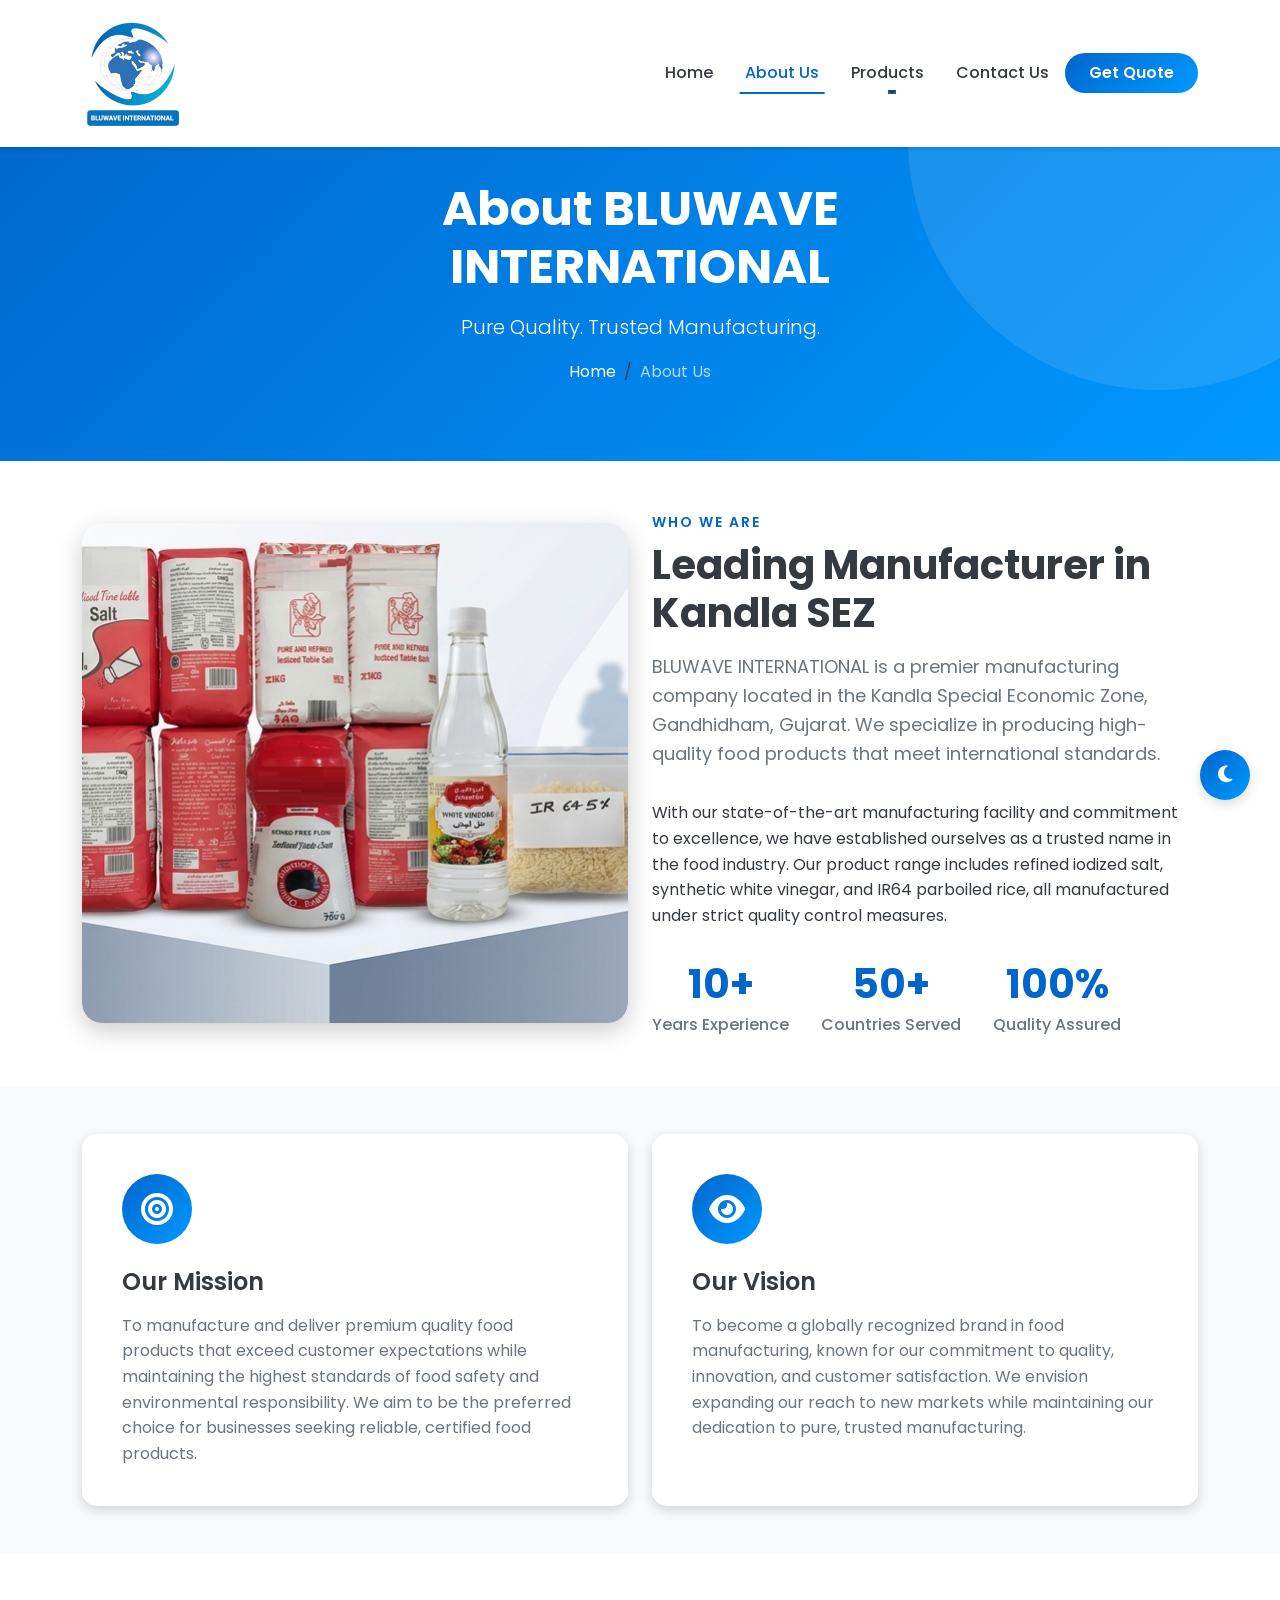
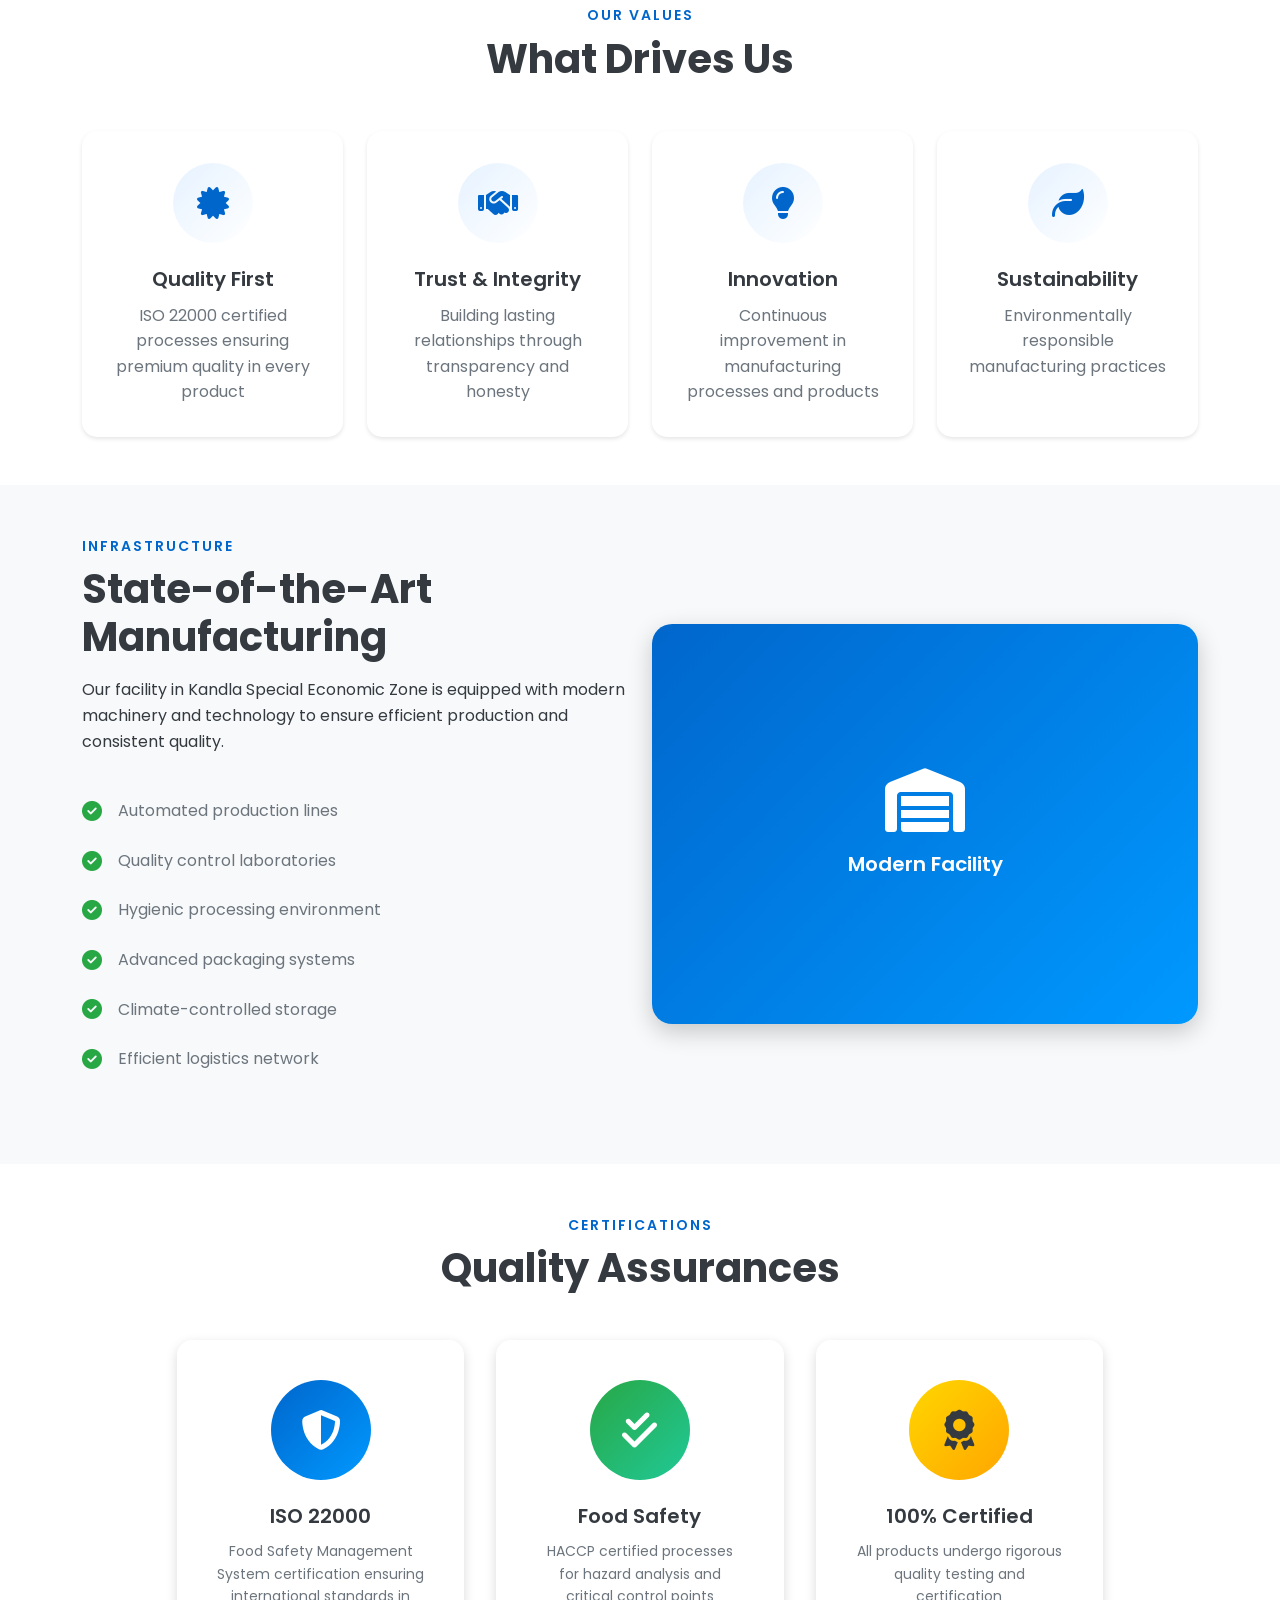
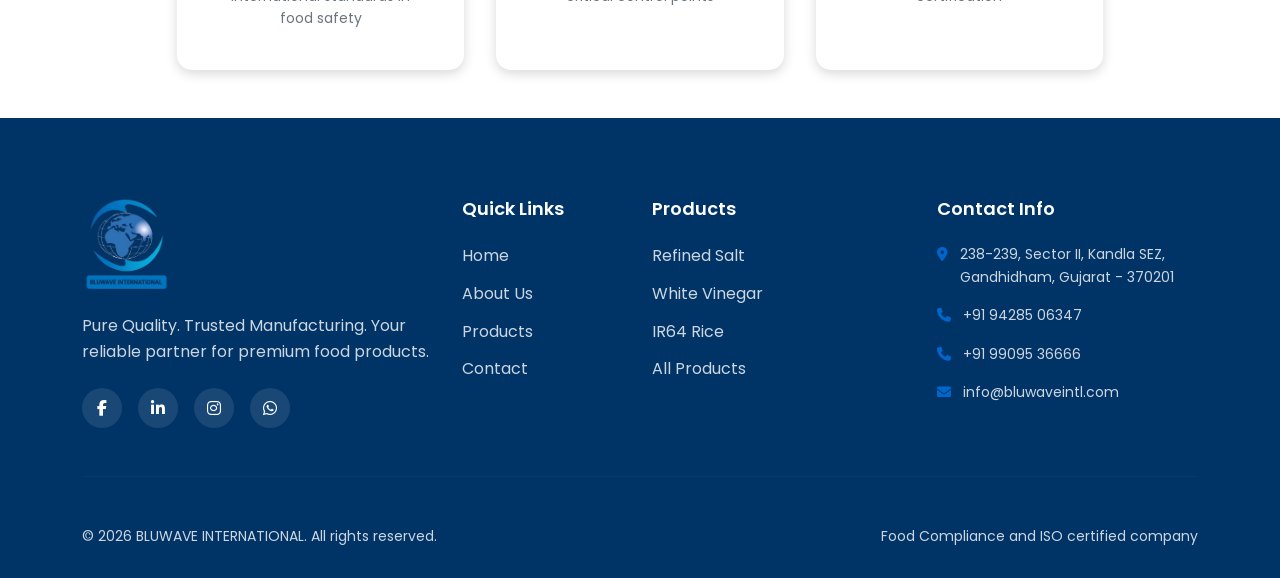
==== commit 2fc225a5: "changes for products" ====
--- a/about.html
+++ b/about.html
@@ -409,8 +409,8 @@
                 SEZ, Gandhidham, Gujarat - 370201
               </li>
               <li><i class="fas fa-phone"></i> +91 94285 06347</li>
-              <li><i class="fas fa-phone"></i> +91 97125 29999</li>
-              <li><i class="fas fa-envelope"></i> bluwavein@gmail.com</li>
+              <li><i class="fas fa-phone"></i> +91 99095 36666</li>
+              <li><i class="fas fa-envelope"></i> info@bluwaveintl.com</li>
             </ul>
           </div>
         </div>
--- a/css/style.css
+++ b/css/style.css
@@ -15,9 +15,9 @@
     --success: #28A745;
     --gradient-primary: linear-gradient(135deg, #0066CC 0%, #0099FF 100%);
     --gradient-light: linear-gradient(135deg, #E6F2FF 0%, #FFFFFF 100%);
-    --shadow-sm: 0 2px 4px rgba(0,0,0,0.1);
-    --shadow-md: 0 4px 12px rgba(0,0,0,0.15);
-    --shadow-lg: 0 8px 24px rgba(0,0,0,0.2);
+    --shadow-sm: 0 2px 4px rgba(0, 0, 0, 0.1);
+    --shadow-md: 0 4px 12px rgba(0, 0, 0, 0.15);
+    --shadow-lg: 0 8px 24px rgba(0, 0, 0, 0.2);
     --transition: all 0.3s ease;
 }
 
@@ -31,9 +31,9 @@
     --gray-200: #3d3d3d;
     --gray-600: #b0b0b0;
     --gray-800: #e0e0e0;
-    --shadow-sm: 0 2px 4px rgba(0,0,0,0.3);
-    --shadow-md: 0 4px 12px rgba(0,0,0,0.4);
-    --shadow-lg: 0 8px 24px rgba(0,0,0,0.5);
+    --shadow-sm: 0 2px 4px rgba(0, 0, 0, 0.3);
+    --shadow-md: 0 4px 12px rgba(0, 0, 0, 0.4);
+    --shadow-lg: 0 8px 24px rgba(0, 0, 0, 0.5);
 }
 
 /* Base Styles */
@@ -90,7 +90,7 @@
 .loader-bar {
     width: 200px;
     height: 4px;
-    background: rgba(255,255,255,0.3);
+    background: rgba(255, 255, 255, 0.3);
     border-radius: 2px;
     margin: 0 auto 1rem;
     overflow: hidden;
@@ -109,13 +109,27 @@
 }
 
 @keyframes loading {
-    0% { left: -100%; }
-    100% { left: 100%; }
+    0% {
+        left: -100%;
+    }
+
+    100% {
+        left: 100%;
+    }
 }
 
 @keyframes pulse {
-    0%, 100% { transform: scale(1); opacity: 1; }
-    50% { transform: scale(1.1); opacity: 0.8; }
+
+    0%,
+    100% {
+        transform: scale(1);
+        opacity: 1;
+    }
+
+    50% {
+        transform: scale(1.1);
+        opacity: 0.8;
+    }
 }
 
 /* Theme Toggle Button */
@@ -338,8 +352,15 @@
 }
 
 @keyframes float {
-    0%, 100% { transform: translateY(0); }
-    50% { transform: translateY(-20px); }
+
+    0%,
+    100% {
+        transform: translateY(0);
+    }
+
+    50% {
+        transform: translateY(-20px);
+    }
 }
 
 .certification-badges .badge {
@@ -366,7 +387,7 @@
     right: -10%;
     width: 500px;
     height: 500px;
-    background: rgba(255,255,255,0.1);
+    background: rgba(255, 255, 255, 0.1);
     border-radius: 50%;
 }
 
@@ -387,7 +408,7 @@
 }
 
 .breadcrumb-item.active {
-    color: rgba(255,255,255,0.7);
+    color: rgba(255, 255, 255, 0.7);
 }
 
 /* Section Headers */
@@ -566,11 +587,11 @@
 }
 
 .about-main-img {
-  width: 100%;
-  height: 500px;
-  object-fit: cover;
-  border-radius: 20px;
-  box-shadow: 0 10px 30px rgba(0,0,0,0.15);
+    width: 100%;
+    height: 500px;
+    object-fit: cover;
+    border-radius: 20px;
+    box-shadow: 0 10px 30px rgba(0, 0, 0, 0.15);
 }
 
 /* Product Detail Image Container */
@@ -590,7 +611,8 @@
 .product-detail-img {
     width: 100%;
     height: 100%;
-    object-fit: contain; /* KEY: Fits entire image without cropping or stretching */
+    object-fit: contain;
+    /* KEY: Fits entire image without cropping or stretching */
     object-position: center;
     transition: transform 0.3s ease;
 }
@@ -614,6 +636,20 @@
     z-index: 2;
 }
 
+.product-video-container {
+    width: 100%;
+    height: 240px;
+    overflow: hidden;
+    border-radius: 10px;
+    background: #000;
+}
+
+.product-video {
+    width: 100%;
+    height: 100%;
+    object-fit: cover;
+}
+
 .product-tag.new {
     background: #28a745;
 }
@@ -632,15 +668,15 @@
 }
 
 @media (max-width: 991px) {
-  .about-main-img {
-    height: 400px;
-  }
+    .about-main-img {
+        height: 400px;
+    }
 }
 
 @media (max-width: 767px) {
-  .about-main-img {
-    height: 300px;
-  }
+    .about-main-img {
+        height: 300px;
+    }
 }
 
 .product-card:hover .product-img {
@@ -720,7 +756,7 @@
 .stat-card {
     text-align: center;
     padding: 2rem;
-    background: rgba(255,255,255,0.1);
+    background: rgba(255, 255, 255, 0.1);
     border-radius: 15px;
     backdrop-filter: blur(10px);
     transition: var(--transition);
@@ -728,7 +764,7 @@
 
 .stat-card:hover {
     transform: translateY(-5px);
-    background: rgba(255,255,255,0.2);
+    background: rgba(255, 255, 255, 0.2);
 }
 
 .stat-icon {
@@ -849,7 +885,7 @@
 .social-links a {
     width: 40px;
     height: 40px;
-    background: rgba(255,255,255,0.1);
+    background: rgba(255, 255, 255, 0.1);
     border-radius: 50%;
     display: flex;
     align-items: center;
@@ -881,7 +917,7 @@
 }
 
 .footer-links a {
-    color: rgba(255,255,255,0.8);
+    color: rgba(255, 255, 255, 0.8);
     text-decoration: none;
     transition: var(--transition);
 }
@@ -901,7 +937,7 @@
     display: flex;
     align-items: flex-start;
     gap: 0.75rem;
-    color: rgba(255,255,255,0.8);
+    color: rgba(255, 255, 255, 0.8);
     font-size: 0.875rem;
 }
 
@@ -911,7 +947,7 @@
 }
 
 .footer-divider {
-    border-color: rgba(255,255,255,0.1);
+    border-color: rgba(255, 255, 255, 0.1);
     margin: 3rem 0;
 }
 
@@ -969,9 +1005,17 @@
     transform: translateY(0);
 }
 
-.delay-100 { transition-delay: 0.1s; }
-.delay-200 { transition-delay: 0.2s; }
-.delay-300 { transition-delay: 0.3s; }
+.delay-100 {
+    transition-delay: 0.1s;
+}
+
+.delay-200 {
+    transition-delay: 0.2s;
+}
+
+.delay-300 {
+    transition-delay: 0.3s;
+}
 
 /* Product Detail Cards */
 .product-detail-card {
@@ -1118,7 +1162,7 @@
     color: var(--gray-800);
 }
 
-.contact-form-wrapper > p {
+.contact-form-wrapper>p {
     color: var(--gray-600);
     margin-bottom: 2rem;
 }
@@ -1149,7 +1193,7 @@
 .form-control:focus,
 .form-select:focus {
     border-color: var(--primary-blue);
-    box-shadow: 0 0 0 0.2rem rgba(0,102,204,0.25);
+    box-shadow: 0 0 0 0.2rem rgba(0, 102, 204, 0.25);
 }
 
 /* Map Section */
@@ -1409,33 +1453,33 @@
         margin-top: 1rem;
         box-shadow: var(--shadow-md);
     }
-    
+
     .nav-cta {
         margin-top: 1rem;
         text-align: center;
     }
-    
+
     .slide-text h1 {
         font-size: 2rem;
     }
-    
+
     .carousel-item {
         min-height: 500px;
     }
-    
+
     .slide-content {
         padding: 60px 0;
         min-height: 500px;
     }
-    
+
     .hero-image-container {
         display: none;
     }
-    
+
     .section-title {
         font-size: 2rem;
     }
-    
+
     .certifications-grid {
         gap: 2rem;
     }
@@ -1445,44 +1489,44 @@
     .page-header {
         padding: 80px 0 40px;
     }
-    
+
     .page-header h1 {
         font-size: 2rem;
     }
-    
+
     .section-title {
         font-size: 1.75rem;
     }
-    
+
     .about-stats-row {
         justify-content: center;
     }
-    
+
     .stat-box {
         flex: 1 1 45%;
     }
-    
+
     .filter-tabs {
         flex-direction: column;
         align-items: center;
     }
-    
+
     .filter-btn {
         width: 100%;
         max-width: 300px;
     }
-    
+
     .contact-form-wrapper {
         padding: 1.5rem;
     }
-    
+
     .theme-toggle-btn {
         bottom: 90px;
         right: 20px;
         width: 45px;
         height: 45px;
     }
-    
+
     .go-to-top {
         bottom: 20px;
         right: 20px;
@@ -1495,20 +1539,20 @@
     .logo-text .brand-name {
         font-size: 1.25rem;
     }
-    
+
     .slide-text h1 {
         font-size: 1.75rem;
     }
-    
+
     .cta-box {
         padding: 2rem 1.5rem;
         text-align: center;
     }
-    
+
     .cta-box h2 {
         font-size: 1.75rem;
     }
-    
+
     .footer {
         padding: 60px 0 20px;
     }
@@ -1550,7 +1594,7 @@
     left: 0;
     width: 100%;
     height: 100%;
-    background: linear-gradient(90deg, rgba(255,255,255,0.95) 0%, rgba(255,255,255,0.7) 50%, rgba(255,255,255,0) 100%);
+    background: linear-gradient(90deg, rgba(255, 255, 255, 0.95) 0%, rgba(255, 255, 255, 0.7) 50%, rgba(255, 255, 255, 0) 100%);
     z-index: -1;
 }
 
@@ -1618,23 +1662,24 @@
         background-size: cover;
         background-position: center 30%;
     }
-    
+
     .slider-with-bg .slide-content::before {
-        background: linear-gradient(0deg, rgba(255,255,255,0.95) 0%, rgba(255,255,255,0.85) 100%);
+        background: linear-gradient(0deg, rgba(255, 255, 255, 0.95) 0%, rgba(255, 255, 255, 0.85) 100%);
     }
 }
 
 @media (max-width: 767px) {
+
     .carousel-control-prev,
     .carousel-control-next {
         width: 40px;
         height: 40px;
     }
-    
+
     .carousel-control-prev {
         left: 10px;
     }
-    
+
     .carousel-control-next {
         right: 10px;
     }
@@ -1642,13 +1687,14 @@
 
 /* Print Styles */
 @media print {
+
     .navbar,
     .theme-toggle-btn,
     .go-to-top,
     #loader {
         display: none !important;
     }
-    
+
     body {
         background: white;
         color: black;
